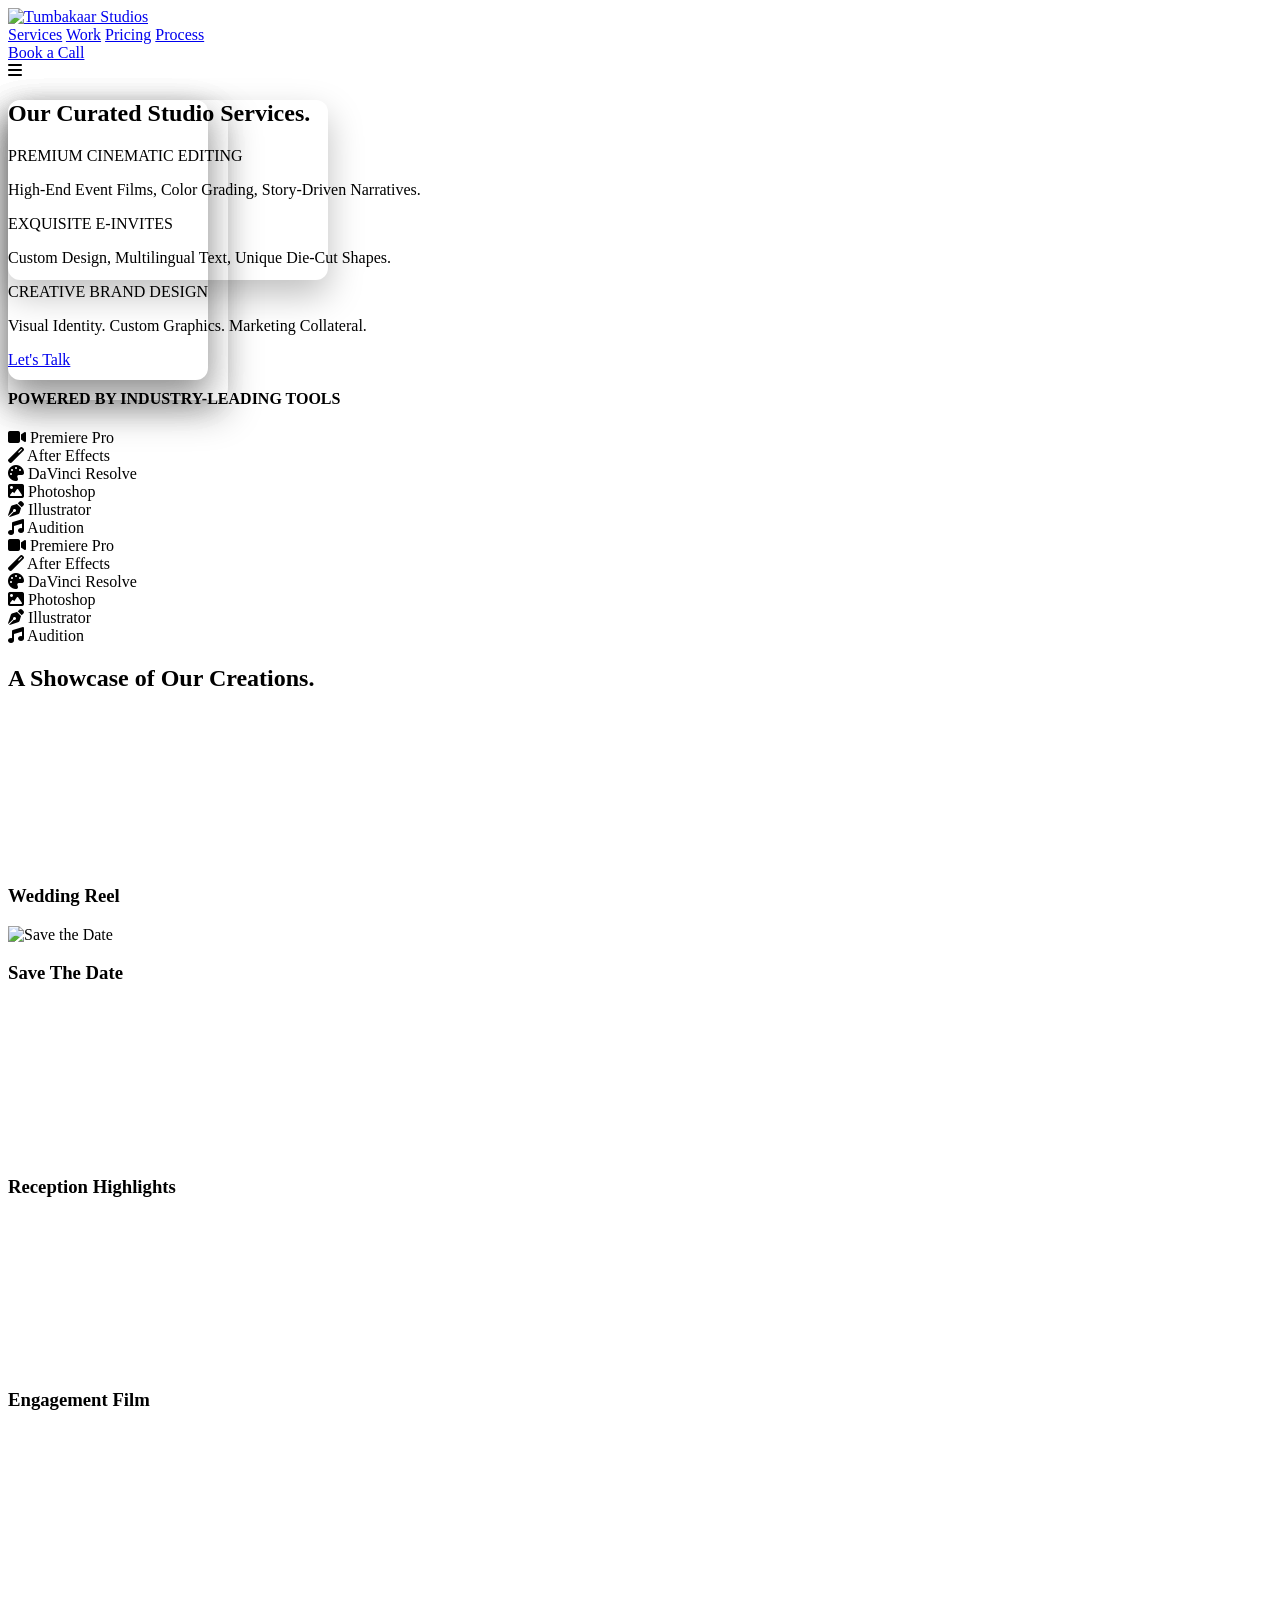
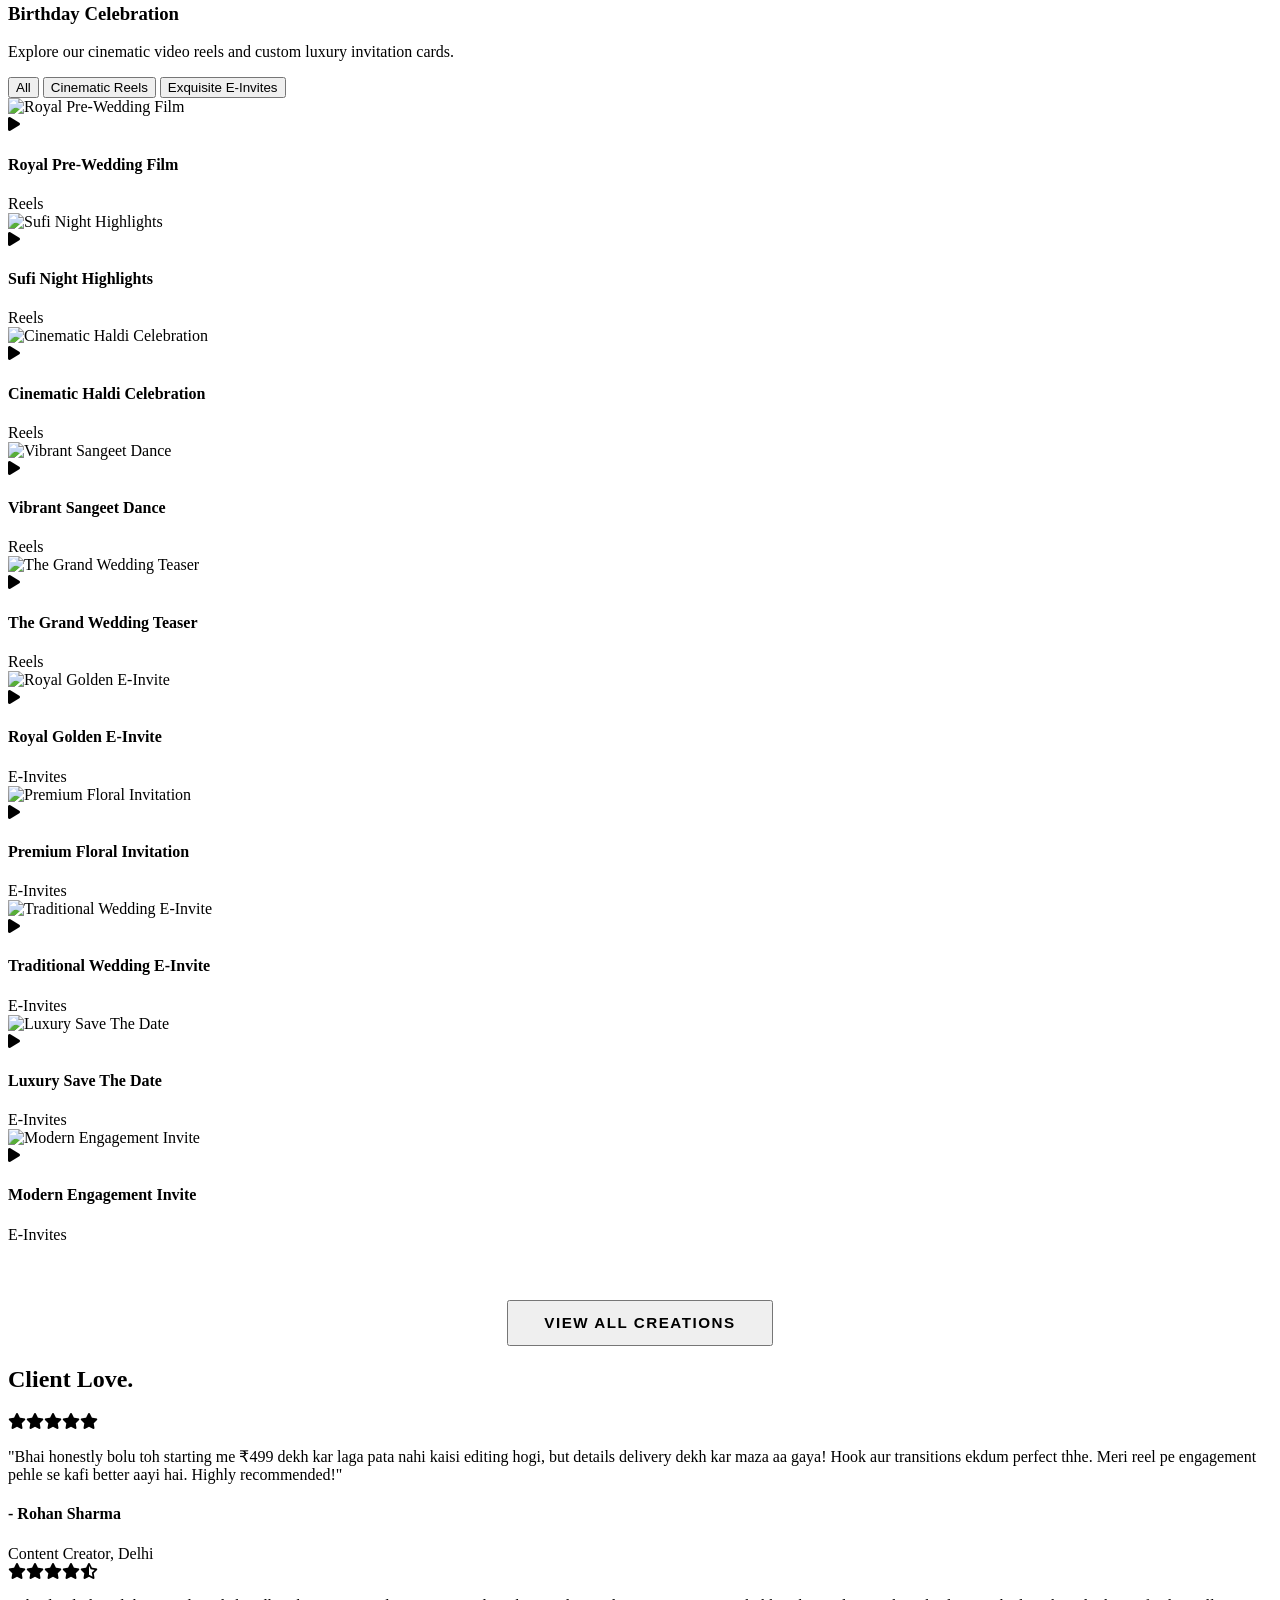
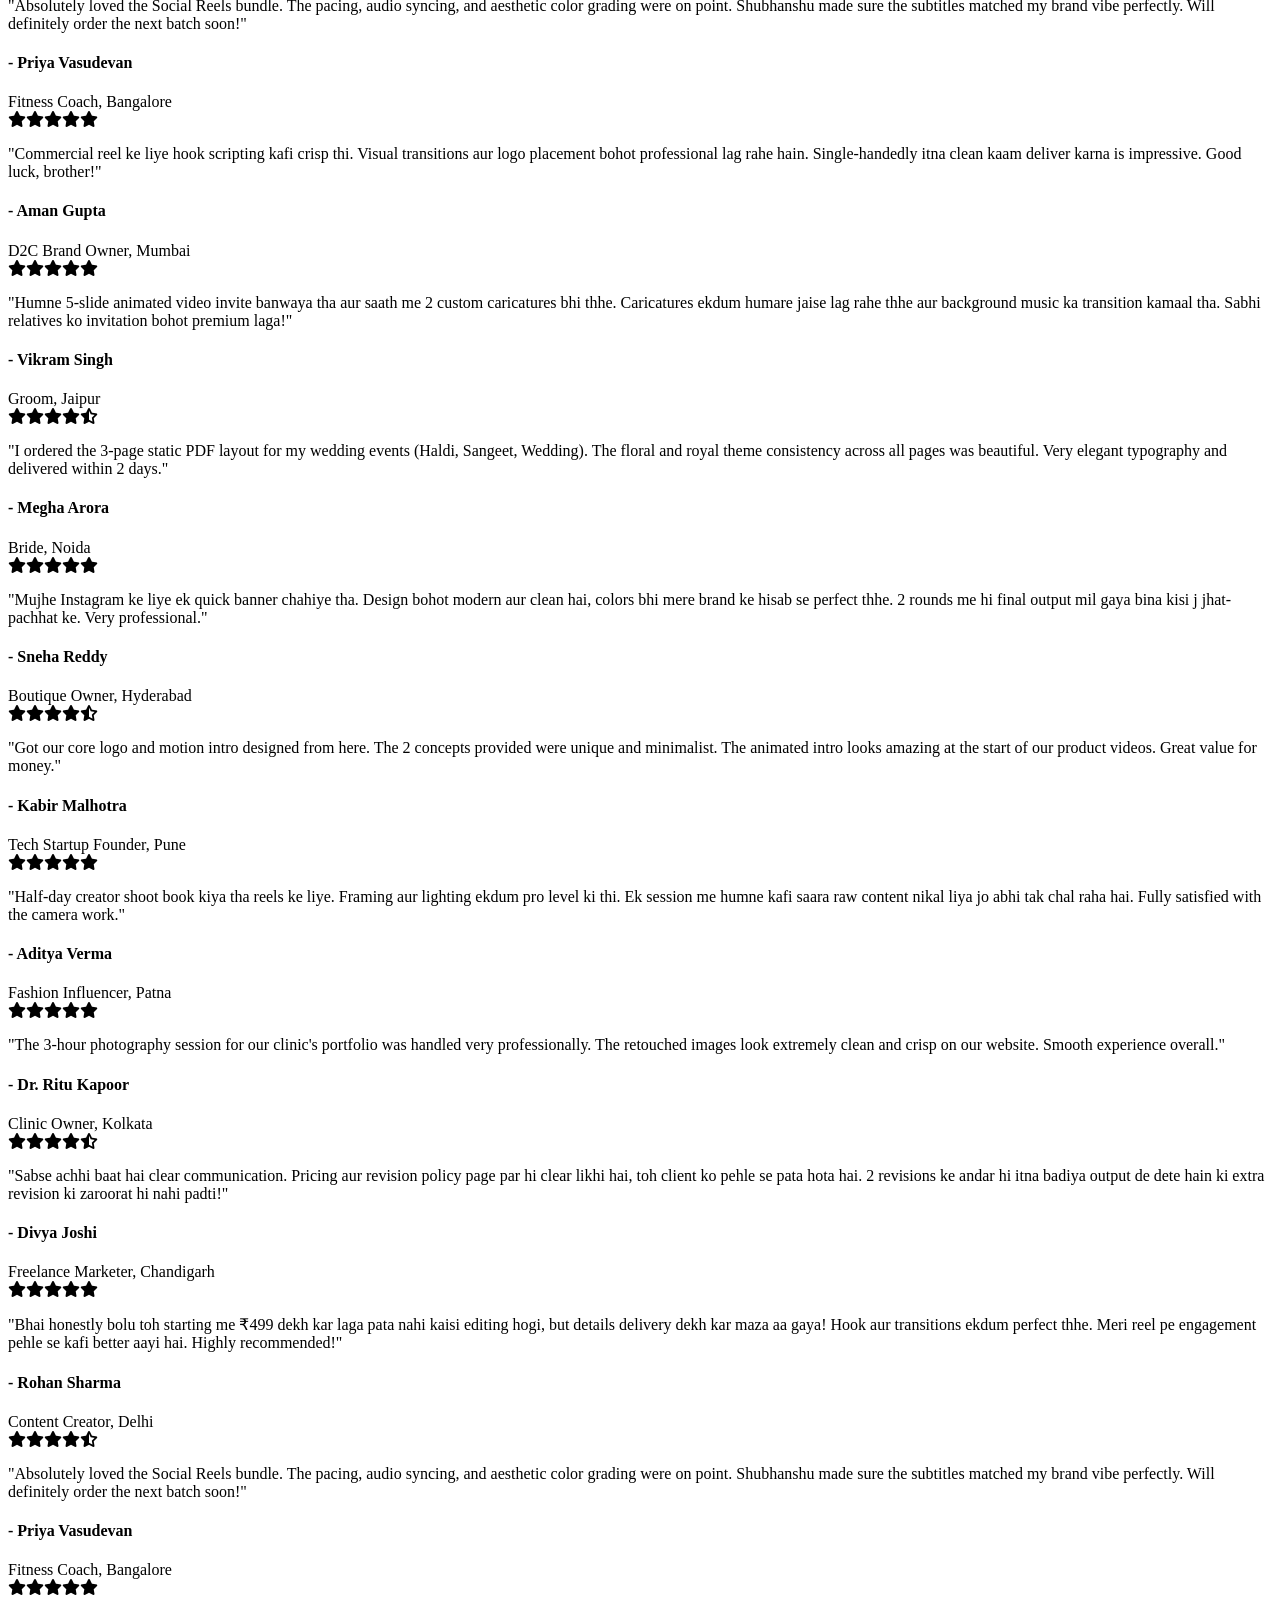
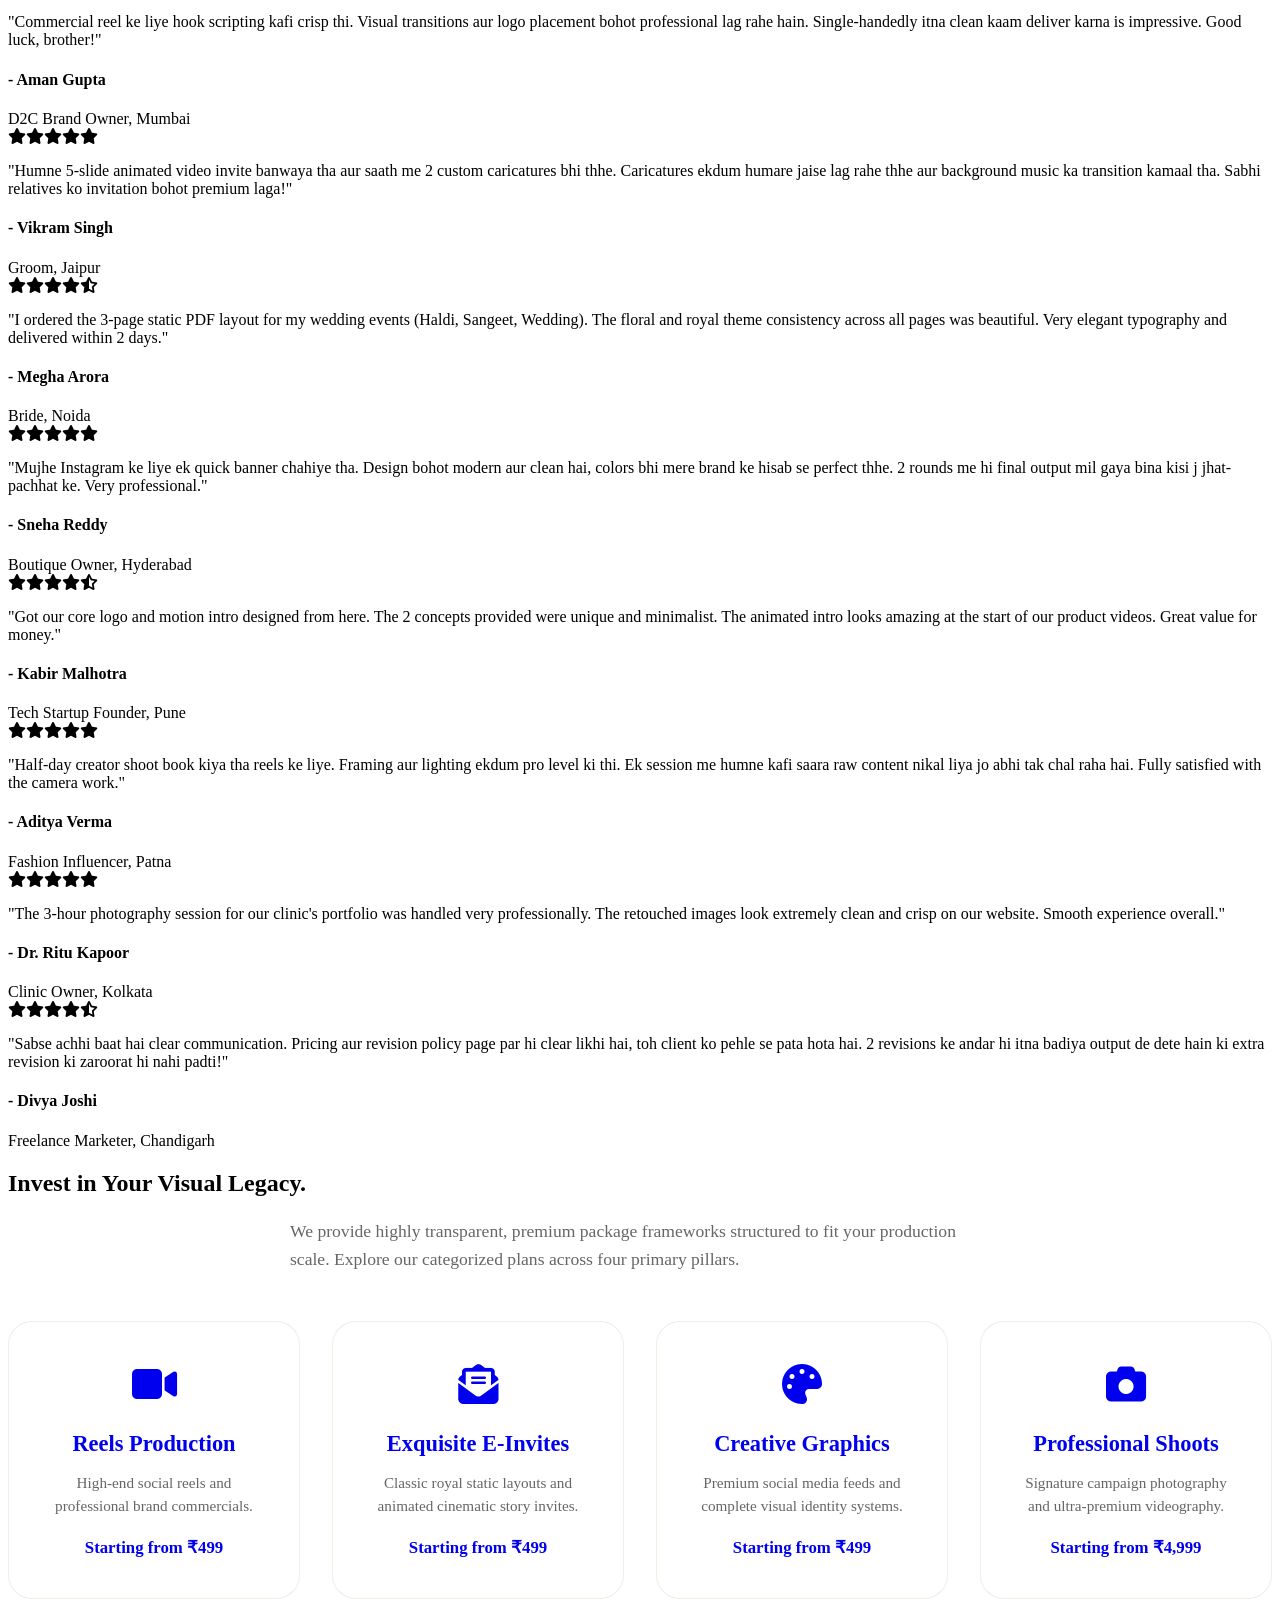
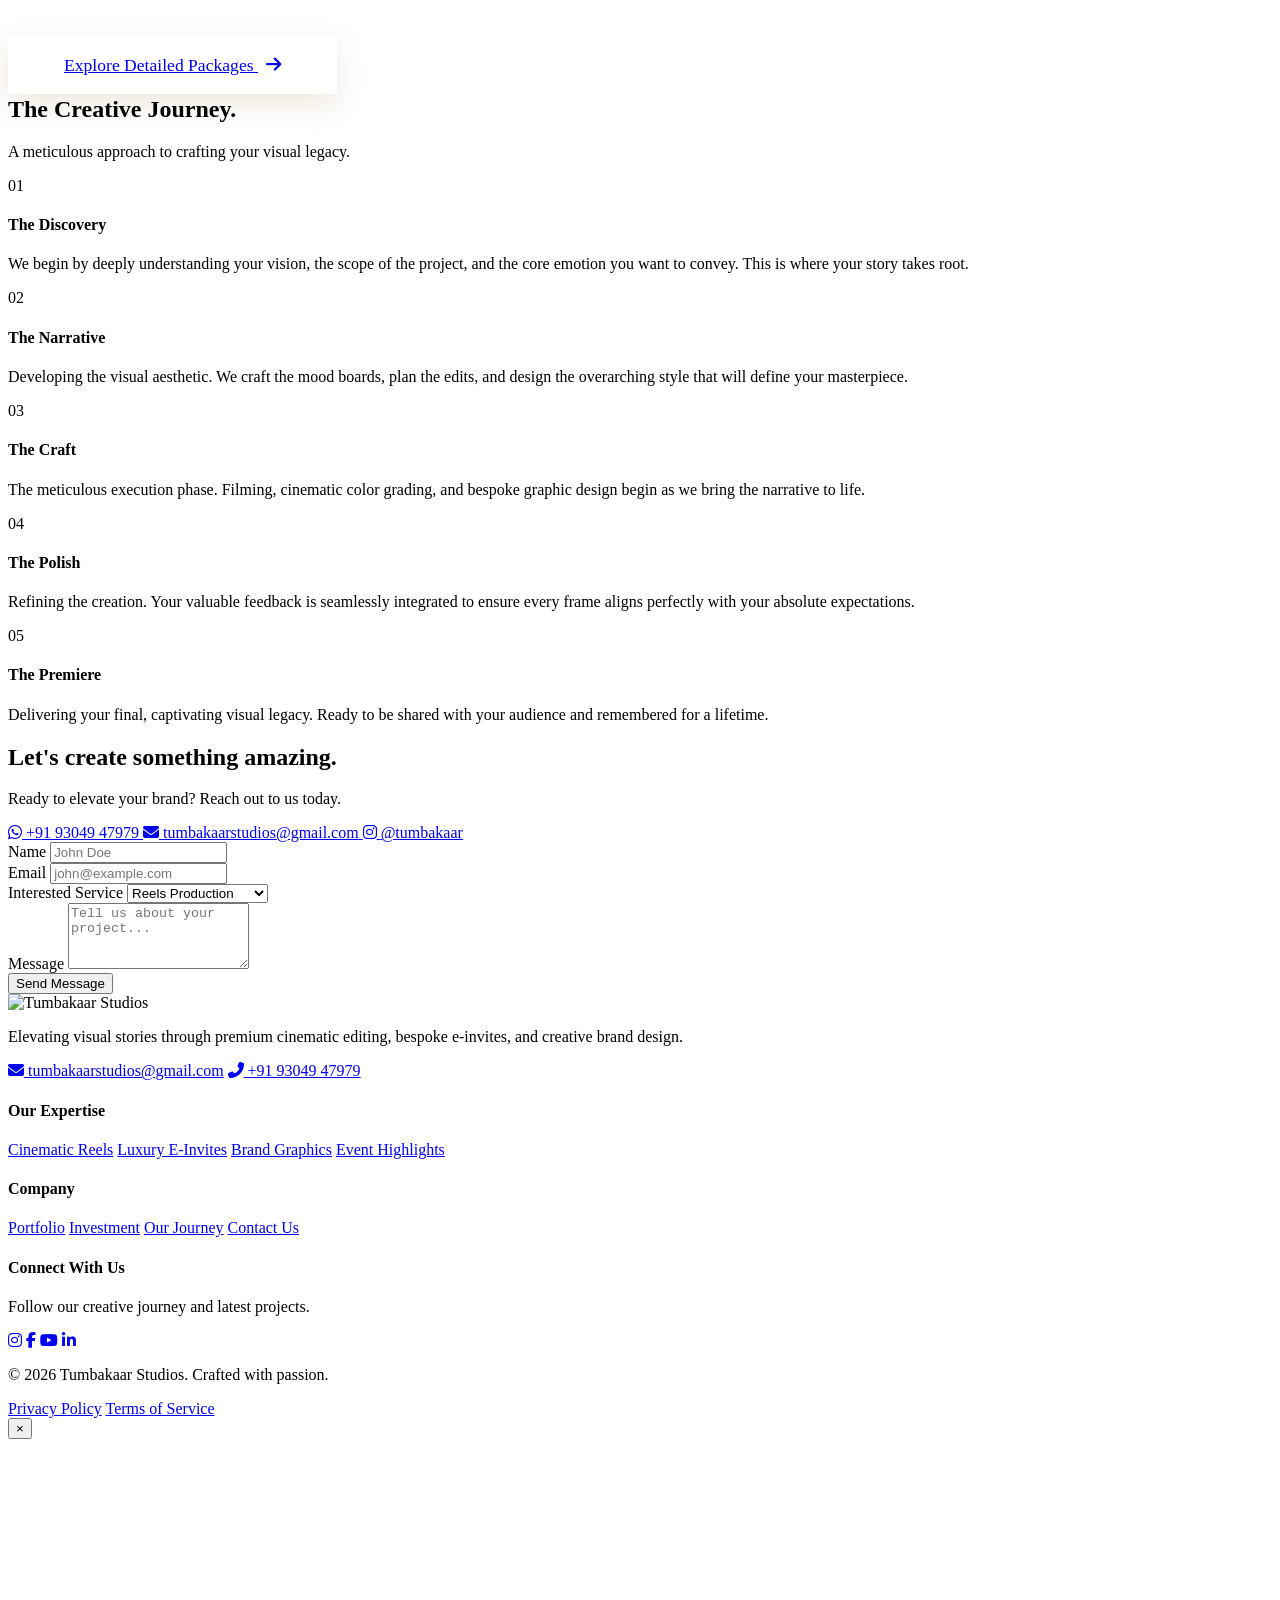
==== index.html @ dccb2d9a "Add files via upload" ====
<!DOCTYPE html>
<html lang="en">
<head>
    <meta charset="UTF-8">
    <meta name="viewport" content="width=device-width, initial-scale=1.0">
    <title>Tumbakaar Studios | Professional Video Editing & E-invites</title>
    <!-- Fonts -->
    <link href="https://fonts.googleapis.com/css2?family=Outfit:wght@300;400;500;600&family=Playfair+Display:ital,wght@0,400;0,600;0,700;1,400&display=swap" rel="stylesheet">
    <link rel="stylesheet" href="https://cdnjs.cloudflare.com/ajax/libs/font-awesome/6.4.0/css/all.min.css">
    <link rel="stylesheet" href="css/styles.css">
</head>
<body>
    <div class="sparkles-bg"></div>

    <!-- Navigation -->
    <nav id="navbar">
        <div class="nav-container">
            <a href="#" class="logo">
                <img src="images/Logo_1.0.png" alt="Tumbakaar Studios">
            </a>
            <div class="nav-links">
                <a href="#services">Services</a>
                <a href="#work">Work</a>
                <a href="pricing.html">Pricing</a>
                <a href="#process">Process</a>
            </div>
            <a href="#contact" class="btn btn-orange btn-pill">Book a Call</a>
            <div class="mobile-menu-btn">
                <i class="fas fa-bars"></i>
            </div>
        </div>
    </nav>

    <main>
        <!-- Hero / Services Section -->
        <section id="services" class="section hero-services relative-container">
            <!-- Fixed Floating Elements specific to Services -->
            <div class="floating-wrapper">
                <div class="float-left">
                    <div class="float-anim card-left" style="width: 320px; height: 180px; border-radius: 12px; border: 2.5px solid var(--gold); box-shadow: 0 15px 35px rgba(0,0,0,0.25); overflow: hidden; pointer-events: none; position: absolute;">
                        <iframe src="https://www.youtube.com/embed/s9vnHuVIHmw?autoplay=1&mute=1&loop=1&playlist=s9vnHuVIHmw&controls=0&showinfo=0&rel=0&modestbranding=1&iv_load_policy=3&playsinline=1" style="width: 100%; height: 100%; border: none; pointer-events: none;" allow="autoplay; encrypted-media" referrerpolicy="strict-origin-when-cross-origin"></iframe>
                    </div>
                    <div class="float-anim card-bottom-left" style="width: 200px; height: 280px; border-radius: 12px; border: 2.5px solid var(--gold); box-shadow: 0 15px 35px rgba(0,0,0,0.25); overflow: hidden; pointer-events: none; position: absolute;">
                        <iframe src="https://www.youtube.com/embed/uv0j1IcV_YQ?autoplay=1&mute=1&loop=1&playlist=uv0j1IcV_YQ&controls=0&showinfo=0&rel=0&modestbranding=1&iv_load_policy=3&playsinline=1" style="width: 100%; height: 100%; border: none; pointer-events: none;" allow="autoplay; encrypted-media" referrerpolicy="strict-origin-when-cross-origin"></iframe>
                    </div>
                </div>
                <div class="float-right">
                    <div class="float-anim card-right" style="width: 220px; height: 300px; border-radius: 12px; border: 2.5px solid var(--gold); box-shadow: 0 15px 35px rgba(0,0,0,0.25); overflow: hidden; pointer-events: none; position: absolute;">
                        <iframe src="https://www.youtube.com/embed/kZ4sEL44Hzo?autoplay=1&mute=1&loop=1&playlist=kZ4sEL44Hzo&controls=0&showinfo=0&rel=0&modestbranding=1&iv_load_policy=3&playsinline=1" style="width: 100%; height: 100%; border: none; pointer-events: none;" allow="autoplay; encrypted-media" referrerpolicy="strict-origin-when-cross-origin"></iframe>
                    </div>
                    <div class="float-anim card-top-right" style="width: 200px; height: 280px; border-radius: 12px; border: 2.5px solid var(--gold); box-shadow: 0 15px 35px rgba(0,0,0,0.25); overflow: hidden; pointer-events: none; position: absolute;">
                        <iframe src="https://www.youtube.com/embed/NiP6fst-CNQ?autoplay=1&mute=1&loop=1&playlist=NiP6fst-CNQ&controls=0&showinfo=0&rel=0&modestbranding=1&iv_load_policy=3&playsinline=1" style="width: 100%; height: 100%; border: none; pointer-events: none;" allow="autoplay; encrypted-media" referrerpolicy="strict-origin-when-cross-origin"></iframe>
                    </div>
                </div>
            </div>

            <div class="container text-center">

                <h2 class="section-title">Our Curated Studio Services.</h2>
                
                <div class="services-content">
                    <div class="service-pills">
                        <div class="service-item scroll-animate">
                            <div class="pill gold-pill">PREMIUM CINEMATIC EDITING</div>
                            <p>High-End Event Films, Color Grading, Story-Driven Narratives.</p>
                        </div>
                        <div class="service-item scroll-animate">
                            <div class="pill outline-pill">EXQUISITE E-INVITES</div>
                            <p>Custom Design, Multilingual Text, Unique Die-Cut Shapes.</p>
                        </div>
                        <div class="service-item scroll-animate">
                            <div class="pill outline-pill">CREATIVE BRAND DESIGN</div>
                            <p>Visual Identity. Custom Graphics. Marketing Collateral.</p>
                        </div>
                        <a href="https://wa.me/919304947979" target="_blank" class="btn btn-orange btn-pill mt-4">Let's Talk</a>
                    </div>
                </div>
            </div>
        </section>

        <div class="section-divider"></div>

        <!-- Section: Editing Tools -->
        <section id="tools" class="section pt-0">
            <div class="container text-center">
                <h4 class="tools-title">POWERED BY INDUSTRY-LEADING TOOLS</h4>
                <div class="tools-marquee">
                    <div class="tools-track">
                        <!-- Duplicated for infinite scroll -->
                        <div class="tool-item"><i class="fas fa-video"></i> Premiere Pro</div>
                        <div class="tool-item"><i class="fas fa-magic"></i> After Effects</div>
                        <div class="tool-item"><i class="fas fa-palette"></i> DaVinci Resolve</div>
                        <div class="tool-item"><i class="fas fa-image"></i> Photoshop</div>
                        <div class="tool-item"><i class="fas fa-pen-nib"></i> Illustrator</div>
                        <div class="tool-item"><i class="fas fa-music"></i> Audition</div>
                        
                        <div class="tool-item"><i class="fas fa-video"></i> Premiere Pro</div>
                        <div class="tool-item"><i class="fas fa-magic"></i> After Effects</div>
                        <div class="tool-item"><i class="fas fa-palette"></i> DaVinci Resolve</div>
                        <div class="tool-item"><i class="fas fa-image"></i> Photoshop</div>
                        <div class="tool-item"><i class="fas fa-pen-nib"></i> Illustrator</div>
                        <div class="tool-item"><i class="fas fa-music"></i> Audition</div>
                    </div>
                </div>
            </div>
        </section>

        <div class="section-divider"></div>

        <!-- Section 2: Portfolio Showcase -->
        <section id="work" class="section pt-0">
            <div class="container text-center">
                <h2 class="section-title">A Showcase of Our Creations.</h2>
                
                <div class="showcase-container">
                    <!-- 3D Rotating Carousel -->
                    <div class="carousel-3d scene">
                        <div class="carousel-ring">
                            <div class="carousel-card" style="--i:1;">
                                <div class="card-inner">
                                    <video src="videos/creations_wedding.mp4" autoplay loop muted playsinline class="carousel-video"></video>
                                    <div class="card-overlay">
                                        <h3>Wedding Reel</h3>
                                    </div>
                                </div>
                            </div>
                            <div class="carousel-card" style="--i:2;">
                                <div class="card-inner">
                                    <img src="images/creations_save_the_date.png" class="carousel-video" alt="Save the Date">
                                    <div class="card-overlay">
                                        <h3>Save The Date</h3>
                                    </div>
                                </div>
                            </div>
                            <div class="carousel-card" style="--i:3;">
                                <div class="card-inner">
                                    <video src="videos/creations_reception.mp4" autoplay loop muted playsinline class="carousel-video"></video>
                                    <div class="card-overlay">
                                        <h3>Reception Highlights</h3>
                                    </div>
                                </div>
                            </div>
                            <div class="carousel-card" style="--i:4;">
                                <div class="card-inner">
                                    <video src="videos/creations_engagement.mp4" autoplay loop muted playsinline class="carousel-video"></video>
                                    <div class="card-overlay">
                                        <h3>Engagement Film</h3>
                                    </div>
                                </div>
                            </div>
                            <div class="carousel-card" style="--i:5;">
                                <div class="card-inner">
                                    <video src="videos/creations_birthday.mp4" autoplay loop muted playsinline class="carousel-video"></video>
                                    <div class="card-overlay">
                                        <h3>Birthday Celebration</h3>
                                    </div>
                                </div>
                            </div>
                        </div>
                    </div>
                </div>
                
                <p class="showcase-desc">Explore our cinematic video reels and custom luxury invitation cards.</p>
                
                <div class="portfolio-filters mt-4">
                    <button class="filter-btn active" data-filter="all">All</button>
                    <button class="filter-btn" data-filter="reels">Cinematic Reels</button>
                    <button class="filter-btn" data-filter="e-invites">Exquisite E-Invites</button>
                </div>
                
                <div class="portfolio-grid">
                    <!-- Reel 1 -->
                    <div class="portfolio-item" data-category="reels" data-video-id="hJsa_MllU3c">
                        <div class="portfolio-video-container">
                            <img class="portfolio-thumb" src="https://img.youtube.com/vi/hJsa_MllU3c/maxresdefault.jpg" alt="Royal Pre-Wedding Film" loading="lazy">
                            <div class="portfolio-video-overlay"></div>
                            <div class="play-btn-overlay"><i class="fas fa-play"></i></div>
                        </div>
                        <div class="portfolio-info">
                            <h4>Royal Pre-Wedding Film</h4>
                            <span>Reels</span>
                        </div>
                    </div>
                    <!-- Reel 2 -->
                    <div class="portfolio-item" data-category="reels" data-video-id="LnH5mJaNHB8">
                        <div class="portfolio-video-container">
                            <img class="portfolio-thumb" src="https://img.youtube.com/vi/LnH5mJaNHB8/maxresdefault.jpg" alt="Sufi Night Highlights" loading="lazy">
                            <div class="portfolio-video-overlay"></div>
                            <div class="play-btn-overlay"><i class="fas fa-play"></i></div>
                        </div>
                        <div class="portfolio-info">
                            <h4>Sufi Night Highlights</h4>
                            <span>Reels</span>
                        </div>
                    </div>
                    <!-- Reel 3 -->
                    <div class="portfolio-item" data-category="reels" data-video-id="7PJrrLmcjIc">
                        <div class="portfolio-video-container">
                            <img class="portfolio-thumb" src="https://img.youtube.com/vi/7PJrrLmcjIc/maxresdefault.jpg" alt="Cinematic Haldi Celebration" loading="lazy">
                            <div class="portfolio-video-overlay"></div>
                            <div class="play-btn-overlay"><i class="fas fa-play"></i></div>
                        </div>
                        <div class="portfolio-info">
                            <h4>Cinematic Haldi Celebration</h4>
                            <span>Reels</span>
                        </div>
                    </div>
                    <!-- Reel 4 -->
                    <div class="portfolio-item" data-category="reels" data-video-id="qscNpiSgxXk">
                        <div class="portfolio-video-container">
                            <img class="portfolio-thumb" src="https://img.youtube.com/vi/qscNpiSgxXk/maxresdefault.jpg" alt="Vibrant Sangeet Dance" loading="lazy">
                            <div class="portfolio-video-overlay"></div>
                            <div class="play-btn-overlay"><i class="fas fa-play"></i></div>
                        </div>
                        <div class="portfolio-info">
                            <h4>Vibrant Sangeet Dance</h4>
                            <span>Reels</span>
                        </div>
                    </div>
                    <!-- Reel 5 -->
                    <div class="portfolio-item" data-category="reels" data-video-id="_74FNj7WpHI">
                        <div class="portfolio-video-container">
                            <img class="portfolio-thumb" src="https://img.youtube.com/vi/_74FNj7WpHI/maxresdefault.jpg" alt="The Grand Wedding Teaser" loading="lazy">
                            <div class="portfolio-video-overlay"></div>
                            <div class="play-btn-overlay"><i class="fas fa-play"></i></div>
                        </div>
                        <div class="portfolio-info">
                            <h4>The Grand Wedding Teaser</h4>
                            <span>Reels</span>
                        </div>
                    </div>
                    <!-- E-Invite 1 -->
                    <div class="portfolio-item" data-category="e-invites" data-video-id="cX32ncGGTMY">
                        <div class="portfolio-video-container">
                            <img class="portfolio-thumb" src="https://img.youtube.com/vi/cX32ncGGTMY/maxresdefault.jpg" alt="Royal Golden E-Invite" loading="lazy">
                            <div class="portfolio-video-overlay"></div>
                            <div class="play-btn-overlay"><i class="fas fa-play"></i></div>
                        </div>
                        <div class="portfolio-info">
                            <h4>Royal Golden E-Invite</h4>
                            <span>E-Invites</span>
                        </div>
                    </div>
                    <!-- E-Invite 2 -->
                    <div class="portfolio-item" data-category="e-invites" data-video-id="G_dOQEFicrc">
                        <div class="portfolio-video-container">
                            <img class="portfolio-thumb" src="https://img.youtube.com/vi/G_dOQEFicrc/maxresdefault.jpg" alt="Premium Floral Invitation" loading="lazy">
                            <div class="portfolio-video-overlay"></div>
                            <div class="play-btn-overlay"><i class="fas fa-play"></i></div>
                        </div>
                        <div class="portfolio-info">
                            <h4>Premium Floral Invitation</h4>
                            <span>E-Invites</span>
                        </div>
                    </div>
                    <!-- E-Invite 3 -->
                    <div class="portfolio-item" data-category="e-invites" data-video-id="-LtiseAZ01I">
                        <div class="portfolio-video-container">
                            <img class="portfolio-thumb" src="https://img.youtube.com/vi/-LtiseAZ01I/maxresdefault.jpg" alt="Traditional Wedding E-Invite" loading="lazy">
                            <div class="portfolio-video-overlay"></div>
                            <div class="play-btn-overlay"><i class="fas fa-play"></i></div>
                        </div>
                        <div class="portfolio-info">
                            <h4>Traditional Wedding E-Invite</h4>
                            <span>E-Invites</span>
                        </div>
                    </div>
                    <!-- E-Invite 4 -->
                    <div class="portfolio-item" data-category="e-invites" data-video-id="R1j3a78LwiY">
                        <div class="portfolio-video-container">
                            <img class="portfolio-thumb" src="https://img.youtube.com/vi/R1j3a78LwiY/maxresdefault.jpg" alt="Luxury Save The Date" loading="lazy">
                            <div class="portfolio-video-overlay"></div>
                            <div class="play-btn-overlay"><i class="fas fa-play"></i></div>
                        </div>
                        <div class="portfolio-info">
                            <h4>Luxury Save The Date</h4>
                            <span>E-Invites</span>
                        </div>
                    </div>
                    <!-- E-Invite 5 -->
                    <div class="portfolio-item" data-category="e-invites" data-video-id="94xEopG_rhQ">
                        <div class="portfolio-video-container">
                            <img class="portfolio-thumb" src="https://img.youtube.com/vi/94xEopG_rhQ/maxresdefault.jpg" alt="Modern Engagement Invite" loading="lazy">
                            <div class="portfolio-video-overlay"></div>
                            <div class="play-btn-overlay"><i class="fas fa-play"></i></div>
                        </div>
                        <div class="portfolio-info">
                            <h4>Modern Engagement Invite</h4>
                            <span>E-Invites</span>
                        </div>
                    </div>
                </div>
                
                <!-- Compact Space Portfolio Pagination -->
                <div class="portfolio-load-more" id="portfolio-load-more-container" style="text-align: center; margin-top: 3.5rem;">
                    <button id="btn-load-more" class="btn btn-gold-outline btn-pill" style="min-width: 220px; font-weight: 600; font-size: 0.95rem; letter-spacing: 1.5px; padding: 0.8rem 2.2rem;">VIEW ALL CREATIONS</button>
                </div>
            </div>
        </section>

        <div class="section-divider"></div>

        <!-- Section: Testimonials -->
        <section id="testimonials" class="section pt-0">
            <div class="container text-center">
                <h2 class="section-title">Client Love.</h2>
            </div>
            <div class="testimonials-marquee scroll-animate">
                <div class="testimonials-track">
                    <!-- Original 10 -->
                    <div class="testimonial-card">
                        <div class="stars"><i class="fas fa-star"></i><i class="fas fa-star"></i><i class="fas fa-star"></i><i class="fas fa-star"></i><i class="fas fa-star"></i></div>
                        <p class="review">"Bhai honestly bolu toh starting me ₹499 dekh kar laga pata nahi kaisi editing hogi, but details delivery dekh kar maza aa gaya! Hook aur transitions ekdum perfect thhe. Meri reel pe engagement pehle se kafi better aayi hai. Highly recommended!"</p>
                        <h4 class="client-name">- Rohan Sharma</h4>
                        <span class="client-type">Content Creator, Delhi</span>
                    </div>
                    <div class="testimonial-card">
                        <div class="stars"><i class="fas fa-star"></i><i class="fas fa-star"></i><i class="fas fa-star"></i><i class="fas fa-star"></i><i class="fas fa-star-half-alt"></i></div>
                        <p class="review">"Absolutely loved the Social Reels bundle. The pacing, audio syncing, and aesthetic color grading were on point. Shubhanshu made sure the subtitles matched my brand vibe perfectly. Will definitely order the next batch soon!"</p>
                        <h4 class="client-name">- Priya Vasudevan</h4>
                        <span class="client-type">Fitness Coach, Bangalore</span>
                    </div>
                    <div class="testimonial-card">
                        <div class="stars"><i class="fas fa-star"></i><i class="fas fa-star"></i><i class="fas fa-star"></i><i class="fas fa-star"></i><i class="fas fa-star"></i></div>
                        <p class="review">"Commercial reel ke liye hook scripting kafi crisp thi. Visual transitions aur logo placement bohot professional lag rahe hain. Single-handedly itna clean kaam deliver karna is impressive. Good luck, brother!"</p>
                        <h4 class="client-name">- Aman Gupta</h4>
                        <span class="client-type">D2C Brand Owner, Mumbai</span>
                    </div>
                    <div class="testimonial-card">
                        <div class="stars"><i class="fas fa-star"></i><i class="fas fa-star"></i><i class="fas fa-star"></i><i class="fas fa-star"></i><i class="fas fa-star"></i></div>
                        <p class="review">"Humne 5-slide animated video invite banwaya tha aur saath me 2 custom caricatures bhi thhe. Caricatures ekdum humare jaise lag rahe thhe aur background music ka transition kamaal tha. Sabhi relatives ko invitation bohot premium laga!"</p>
                        <h4 class="client-name">- Vikram Singh</h4>
                        <span class="client-type">Groom, Jaipur</span>
                    </div>
                    <div class="testimonial-card">
                        <div class="stars"><i class="fas fa-star"></i><i class="fas fa-star"></i><i class="fas fa-star"></i><i class="fas fa-star"></i><i class="fas fa-star-half-alt"></i></div>
                        <p class="review">"I ordered the 3-page static PDF layout for my wedding events (Haldi, Sangeet, Wedding). The floral and royal theme consistency across all pages was beautiful. Very elegant typography and delivered within 2 days."</p>
                        <h4 class="client-name">- Megha Arora</h4>
                        <span class="client-type">Bride, Noida</span>
                    </div>
                    <div class="testimonial-card">
                        <div class="stars"><i class="fas fa-star"></i><i class="fas fa-star"></i><i class="fas fa-star"></i><i class="fas fa-star"></i><i class="fas fa-star"></i></div>
                        <p class="review">"Mujhe Instagram ke liye ek quick banner chahiye tha. Design bohot modern aur clean hai, colors bhi mere brand ke hisab se perfect thhe. 2 rounds me hi final output mil gaya bina kisi j jhat-pachhat ke. Very professional."</p>
                        <h4 class="client-name">- Sneha Reddy</h4>
                        <span class="client-type">Boutique Owner, Hyderabad</span>
                    </div>
                    <div class="testimonial-card">
                        <div class="stars"><i class="fas fa-star"></i><i class="fas fa-star"></i><i class="fas fa-star"></i><i class="fas fa-star"></i><i class="fas fa-star-half-alt"></i></div>
                        <p class="review">"Got our core logo and motion intro designed from here. The 2 concepts provided were unique and minimalist. The animated intro looks amazing at the start of our product videos. Great value for money."</p>
                        <h4 class="client-name">- Kabir Malhotra</h4>
                        <span class="client-type">Tech Startup Founder, Pune</span>
                    </div>
                    <div class="testimonial-card">
                        <div class="stars"><i class="fas fa-star"></i><i class="fas fa-star"></i><i class="fas fa-star"></i><i class="fas fa-star"></i><i class="fas fa-star"></i></div>
                        <p class="review">"Half-day creator shoot book kiya tha reels ke liye. Framing aur lighting ekdum pro level ki thi. Ek session me humne kafi saara raw content nikal liya jo abhi tak chal raha hai. Fully satisfied with the camera work."</p>
                        <h4 class="client-name">- Aditya Verma</h4>
                        <span class="client-type">Fashion Influencer, Patna</span>
                    </div>
                    <div class="testimonial-card">
                        <div class="stars"><i class="fas fa-star"></i><i class="fas fa-star"></i><i class="fas fa-star"></i><i class="fas fa-star"></i><i class="fas fa-star"></i></div>
                        <p class="review">"The 3-hour photography session for our clinic's portfolio was handled very professionally. The retouched images look extremely clean and crisp on our website. Smooth experience overall."</p>
                        <h4 class="client-name">- Dr. Ritu Kapoor</h4>
                        <span class="client-type">Clinic Owner, Kolkata</span>
                    </div>
                    <div class="testimonial-card">
                        <div class="stars"><i class="fas fa-star"></i><i class="fas fa-star"></i><i class="fas fa-star"></i><i class="fas fa-star"></i><i class="fas fa-star-half-alt"></i></div>
                        <p class="review">"Sabse achhi baat hai clear communication. Pricing aur revision policy page par hi clear likhi hai, toh client ko pehle se pata hota hai. 2 revisions ke andar hi itna badiya output de dete hain ki extra revision ki zaroorat hi nahi padti!"</p>
                        <h4 class="client-name">- Divya Joshi</h4>
                        <span class="client-type">Freelance Marketer, Chandigarh</span>
                    </div>
                    
                    <!-- Duplicated 10 for infinite scroll -->
                    <div class="testimonial-card">
                        <div class="stars"><i class="fas fa-star"></i><i class="fas fa-star"></i><i class="fas fa-star"></i><i class="fas fa-star"></i><i class="fas fa-star"></i></div>
                        <p class="review">"Bhai honestly bolu toh starting me ₹499 dekh kar laga pata nahi kaisi editing hogi, but details delivery dekh kar maza aa gaya! Hook aur transitions ekdum perfect thhe. Meri reel pe engagement pehle se kafi better aayi hai. Highly recommended!"</p>
                        <h4 class="client-name">- Rohan Sharma</h4>
                        <span class="client-type">Content Creator, Delhi</span>
                    </div>
                    <div class="testimonial-card">
                        <div class="stars"><i class="fas fa-star"></i><i class="fas fa-star"></i><i class="fas fa-star"></i><i class="fas fa-star"></i><i class="fas fa-star-half-alt"></i></div>
                        <p class="review">"Absolutely loved the Social Reels bundle. The pacing, audio syncing, and aesthetic color grading were on point. Shubhanshu made sure the subtitles matched my brand vibe perfectly. Will definitely order the next batch soon!"</p>
                        <h4 class="client-name">- Priya Vasudevan</h4>
                        <span class="client-type">Fitness Coach, Bangalore</span>
                    </div>
                    <div class="testimonial-card">
                        <div class="stars"><i class="fas fa-star"></i><i class="fas fa-star"></i><i class="fas fa-star"></i><i class="fas fa-star"></i><i class="fas fa-star"></i></div>
                        <p class="review">"Commercial reel ke liye hook scripting kafi crisp thi. Visual transitions aur logo placement bohot professional lag rahe hain. Single-handedly itna clean kaam deliver karna is impressive. Good luck, brother!"</p>
                        <h4 class="client-name">- Aman Gupta</h4>
                        <span class="client-type">D2C Brand Owner, Mumbai</span>
                    </div>
                    <div class="testimonial-card">
                        <div class="stars"><i class="fas fa-star"></i><i class="fas fa-star"></i><i class="fas fa-star"></i><i class="fas fa-star"></i><i class="fas fa-star"></i></div>
                        <p class="review">"Humne 5-slide animated video invite banwaya tha aur saath me 2 custom caricatures bhi thhe. Caricatures ekdum humare jaise lag rahe thhe aur background music ka transition kamaal tha. Sabhi relatives ko invitation bohot premium laga!"</p>
                        <h4 class="client-name">- Vikram Singh</h4>
                        <span class="client-type">Groom, Jaipur</span>
                    </div>
                    <div class="testimonial-card">
                        <div class="stars"><i class="fas fa-star"></i><i class="fas fa-star"></i><i class="fas fa-star"></i><i class="fas fa-star"></i><i class="fas fa-star-half-alt"></i></div>
                        <p class="review">"I ordered the 3-page static PDF layout for my wedding events (Haldi, Sangeet, Wedding). The floral and royal theme consistency across all pages was beautiful. Very elegant typography and delivered within 2 days."</p>
                        <h4 class="client-name">- Megha Arora</h4>
                        <span class="client-type">Bride, Noida</span>
                    </div>
                    <div class="testimonial-card">
                        <div class="stars"><i class="fas fa-star"></i><i class="fas fa-star"></i><i class="fas fa-star"></i><i class="fas fa-star"></i><i class="fas fa-star"></i></div>
                        <p class="review">"Mujhe Instagram ke liye ek quick banner chahiye tha. Design bohot modern aur clean hai, colors bhi mere brand ke hisab se perfect thhe. 2 rounds me hi final output mil gaya bina kisi j jhat-pachhat ke. Very professional."</p>
                        <h4 class="client-name">- Sneha Reddy</h4>
                        <span class="client-type">Boutique Owner, Hyderabad</span>
                    </div>
                    <div class="testimonial-card">
                        <div class="stars"><i class="fas fa-star"></i><i class="fas fa-star"></i><i class="fas fa-star"></i><i class="fas fa-star"></i><i class="fas fa-star-half-alt"></i></div>
                        <p class="review">"Got our core logo and motion intro designed from here. The 2 concepts provided were unique and minimalist. The animated intro looks amazing at the start of our product videos. Great value for money."</p>
                        <h4 class="client-name">- Kabir Malhotra</h4>
                        <span class="client-type">Tech Startup Founder, Pune</span>
                    </div>
                    <div class="testimonial-card">
                        <div class="stars"><i class="fas fa-star"></i><i class="fas fa-star"></i><i class="fas fa-star"></i><i class="fas fa-star"></i><i class="fas fa-star"></i></div>
                        <p class="review">"Half-day creator shoot book kiya tha reels ke liye. Framing aur lighting ekdum pro level ki thi. Ek session me humne kafi saara raw content nikal liya jo abhi tak chal raha hai. Fully satisfied with the camera work."</p>
                        <h4 class="client-name">- Aditya Verma</h4>
                        <span class="client-type">Fashion Influencer, Patna</span>
                    </div>
                    <div class="testimonial-card">
                        <div class="stars"><i class="fas fa-star"></i><i class="fas fa-star"></i><i class="fas fa-star"></i><i class="fas fa-star"></i><i class="fas fa-star"></i></div>
                        <p class="review">"The 3-hour photography session for our clinic's portfolio was handled very professionally. The retouched images look extremely clean and crisp on our website. Smooth experience overall."</p>
                        <h4 class="client-name">- Dr. Ritu Kapoor</h4>
                        <span class="client-type">Clinic Owner, Kolkata</span>
                    </div>
                    <div class="testimonial-card">
                        <div class="stars"><i class="fas fa-star"></i><i class="fas fa-star"></i><i class="fas fa-star"></i><i class="fas fa-star"></i><i class="fas fa-star-half-alt"></i></div>
                        <p class="review">"Sabse achhi baat hai clear communication. Pricing aur revision policy page par hi clear likhi hai, toh client ko pehle se pata hota hai. 2 revisions ke andar hi itna badiya output de dete hain ki extra revision ki zaroorat hi nahi padti!"</p>
                        <h4 class="client-name">- Divya Joshi</h4>
                        <span class="client-type">Freelance Marketer, Chandigarh</span>
                    </div>
                </div>
            </div>
        </section>

        <div class="section-divider"></div>

        <!-- Section 3: Pricing Teaser -->
        <section id="pricing" class="section pt-0">
            <div class="container text-center">
                <h2 class="section-title">Invest in Your Visual Legacy.</h2>
                <p class="section-subtitle scroll-animate" style="max-width: 700px; margin: 0 auto 3rem; color: #666; font-size: 1.1rem; line-height: 1.6;">We provide highly transparent, premium package frameworks structured to fit your production scale. Explore our categorized plans across four primary pillars.</p>
                
                <div class="teaser-grid" style="display: grid; grid-template-columns: repeat(auto-fit, minmax(250px, 1fr)); gap: 2rem; margin-bottom: 3.5rem;">
                    <!-- Reels Card -->
                    <a href="pricing.html?category=reels" class="teaser-card die-cut-shape scroll-animate" style="display: block; text-decoration: none; text-align: center; background: white; border: 1px solid rgba(169,135,84,0.15); padding: 2.5rem 2rem; border-radius: 24px; transition: all 0.4s cubic-bezier(0.16, 1, 0.3, 1); cursor: pointer;">
                        <div class="teaser-icon" style="font-size: 2.5rem; color: var(--gold); margin-bottom: 1.2rem;"><i class="fas fa-video"></i></div>
                        <h3 style="font-family: var(--font-heading); font-size: 1.4rem; color: var(--text-dark); margin-bottom: 0.8rem;">Reels Production</h3>
                        <p style="font-family: var(--font-body); font-size: 0.95rem; color: #666; line-height: 1.5; margin-bottom: 1.2rem;">High-end social reels and professional brand commercials.</p>
                        <span class="teaser-price" style="font-family: var(--font-body); font-weight: 600; color: var(--gold); font-size: 1.05rem; display: block;">Starting from ₹499</span>
                    </a>
                    <!-- E-Invites Card -->
                    <a href="pricing.html?category=e-invites" class="teaser-card die-cut-shape scroll-animate" style="display: block; text-decoration: none; text-align: center; background: white; border: 1px solid rgba(169,135,84,0.15); padding: 2.5rem 2rem; border-radius: 24px; transition: all 0.4s cubic-bezier(0.16, 1, 0.3, 1); cursor: pointer;">
                        <div class="teaser-icon" style="font-size: 2.5rem; color: var(--gold); margin-bottom: 1.2rem;"><i class="fas fa-envelope-open-text"></i></div>
                        <h3 style="font-family: var(--font-heading); font-size: 1.4rem; color: var(--text-dark); margin-bottom: 0.8rem;">Exquisite E-Invites</h3>
                        <p style="font-family: var(--font-body); font-size: 0.95rem; color: #666; line-height: 1.5; margin-bottom: 1.2rem;">Classic royal static layouts and animated cinematic story invites.</p>
                        <span class="teaser-price" style="font-family: var(--font-body); font-weight: 600; color: var(--gold); font-size: 1.05rem; display: block;">Starting from ₹499</span>
                    </a>
                    <!-- Graphics Card -->
                    <a href="pricing.html?category=graphics" class="teaser-card die-cut-shape scroll-animate" style="display: block; text-decoration: none; text-align: center; background: white; border: 1px solid rgba(169,135,84,0.15); padding: 2.5rem 2rem; border-radius: 24px; transition: all 0.4s cubic-bezier(0.16, 1, 0.3, 1); cursor: pointer;">
                        <div class="teaser-icon" style="font-size: 2.5rem; color: var(--gold); margin-bottom: 1.2rem;"><i class="fas fa-palette"></i></div>
                        <h3 style="font-family: var(--font-heading); font-size: 1.4rem; color: var(--text-dark); margin-bottom: 0.8rem;">Creative Graphics</h3>
                        <p style="font-family: var(--font-body); font-size: 0.95rem; color: #666; line-height: 1.5; margin-bottom: 1.2rem;">Premium social media feeds and complete visual identity systems.</p>
                        <span class="teaser-price" style="font-family: var(--font-body); font-weight: 600; color: var(--gold); font-size: 1.05rem; display: block;">Starting from ₹499</span>
                    </a>
                    <!-- Shoots Card -->
                    <a href="pricing.html?category=shoots" class="teaser-card die-cut-shape scroll-animate" style="display: block; text-decoration: none; text-align: center; background: white; border: 1px solid rgba(169,135,84,0.15); padding: 2.5rem 2rem; border-radius: 24px; transition: all 0.4s cubic-bezier(0.16, 1, 0.3, 1); cursor: pointer;">
                        <div class="teaser-icon" style="font-size: 2.5rem; color: var(--gold); margin-bottom: 1.2rem;"><i class="fas fa-camera"></i></div>
                        <h3 style="font-family: var(--font-heading); font-size: 1.4rem; color: var(--text-dark); margin-bottom: 0.8rem;">Professional Shoots</h3>
                        <p style="font-family: var(--font-body); font-size: 0.95rem; color: #666; line-height: 1.5; margin-bottom: 1.2rem;">Signature campaign photography and ultra-premium videography.</p>
                        <span class="teaser-price" style="font-family: var(--font-body); font-weight: 600; color: var(--gold); font-size: 1.05rem; display: block;">Starting from ₹4,999</span>
                    </a>
                </div>

                <div class="teaser-cta scroll-animate" style="margin-top: 3.5rem;">
                    <a href="pricing.html" class="btn btn-orange btn-pill" style="padding: 1.2rem 3.5rem; font-size: 1.1rem; box-shadow: 0 10px 30px rgba(169,135,84,0.2);">Explore Detailed Packages <i class="fas fa-arrow-right" style="margin-left: 0.5rem;"></i></a>
                </div>
            </div>
        </section>

        <div class="section-divider"></div>

        <!-- Section 4: Editorial Journey -->
        <section id="process" class="section pt-0">
            <div class="container text-center">
                <h2 class="section-title">The Creative Journey.</h2>
                <p class="section-subtitle">A meticulous approach to crafting your visual legacy.</p>
                
                <div class="editorial-journey">
                    <div class="journey-line"></div>
                    
                    <div class="journey-step left scroll-animate">
                        <div class="journey-number">01</div>
                        <div class="journey-content">
                            <h4>The Discovery</h4>
                            <p>We begin by deeply understanding your vision, the scope of the project, and the core emotion you want to convey. This is where your story takes root.</p>
                        </div>
                    </div>
                    
                    <div class="journey-step right scroll-animate">
                        <div class="journey-number">02</div>
                        <div class="journey-content">
                            <h4>The Narrative</h4>
                            <p>Developing the visual aesthetic. We craft the mood boards, plan the edits, and design the overarching style that will define your masterpiece.</p>
                        </div>
                    </div>
                    
                    <div class="journey-step left scroll-animate">
                        <div class="journey-number">03</div>
                        <div class="journey-content">
                            <h4>The Craft</h4>
                            <p>The meticulous execution phase. Filming, cinematic color grading, and bespoke graphic design begin as we bring the narrative to life.</p>
                        </div>
                    </div>
                    
                    <div class="journey-step right scroll-animate">
                        <div class="journey-number">04</div>
                        <div class="journey-content">
                            <h4>The Polish</h4>
                            <p>Refining the creation. Your valuable feedback is seamlessly integrated to ensure every frame aligns perfectly with your absolute expectations.</p>
                        </div>
                    </div>
                    
                    <div class="journey-step left scroll-animate">
                        <div class="journey-number">05</div>
                        <div class="journey-content">
                            <h4>The Premiere</h4>
                            <p>Delivering your final, captivating visual legacy. Ready to be shared with your audience and remembered for a lifetime.</p>
                        </div>
                    </div>
                </div>
            </div>
        </section>

        <div class="section-divider"></div>

        <!-- Contact Section -->
        <section id="contact" class="section pt-0">
            <div class="container">
                <div class="contact-wrapper scroll-animate">
                    <div class="contact-info">
                        <h2>Let's create something amazing.</h2>
                        <p>Ready to elevate your brand? Reach out to us today.</p>
                        
                        <div class="contact-methods">
                            <a href="https://wa.me/919304947979" class="contact-method" target="_blank">
                                <i class="fab fa-whatsapp"></i>
                                <span>+91 93049 47979</span>
                            </a>
                            <a href="mailto:tumbakaarstudios@gmail.com" class="contact-method">
                                <i class="fas fa-envelope"></i>
                                <span>tumbakaarstudios@gmail.com</span>
                            </a>
                            <a href="https://instagram.com/tumbakaar" class="contact-method" target="_blank">
                                <i class="fab fa-instagram"></i>
                                <span>@tumbakaar</span>
                            </a>
                        </div>
                    </div>
                    
                    <div class="contact-form-container">
                        <form class="contact-form" id="contact-form">
                            <div class="form-group">
                                <label for="name">Name</label>
                                <input type="text" id="name" placeholder="John Doe" required>
                            </div>
                            <div class="form-group">
                                <label for="email">Email</label>
                                <input type="email" id="email" placeholder="john@example.com" required>
                            </div>
                            <div class="form-group">
                                <label for="service">Interested Service</label>
                                <select id="service">
                                    <option value="reels">Reels Production</option>
                                    <option value="e-invites">Exquisite E-Invites</option>
                                    <option value="graphics">Creative Graphics</option>
                                    <option value="shoots">Professional Shoots</option>
                                    <option value="other">Other / Custom</option>
                                </select>
                            </div>
                            <div class="form-group" id="package-group" style="display: none;">
                                <label for="package-detail">Selected Package</label>
                                <input type="text" id="package-detail" readonly style="background: rgba(169, 135, 84, 0.08); border: 1px solid var(--gold); border-radius: 8px; padding: 0.8rem 1rem; color: var(--text-dark); font-weight: 500; cursor: not-allowed;">
                            </div>
                            <div class="form-group">
                                <label for="message">Message</label>
                                <textarea id="message" rows="4" placeholder="Tell us about your project..." required></textarea>
                            </div>
                            <button type="submit" class="btn btn-orange btn-block btn-pill" id="form-submit-btn">Send Message</button>
                        </form>
                    </div>
                </div>
            </div>
        </section>
    </main>

    <!-- Premium Footer -->
    <footer class="premium-footer">
        <div class="container footer-container">
            <!-- Col 1: Brand -->
            <div class="footer-brand">
                <img src="images/Logo_1.0.png" alt="Tumbakaar Studios" class="footer-logo">
                <p>Elevating visual stories through premium cinematic editing, bespoke e-invites, and creative brand design.</p>
                <div class="footer-contact-direct">
                    <a href="mailto:tumbakaarstudios@gmail.com"><i class="fas fa-envelope"></i> tumbakaarstudios@gmail.com</a>
                    <a href="tel:+919304947979"><i class="fas fa-phone-alt"></i> +91 93049 47979</a>
                </div>
            </div>
            
            <!-- Col 2: Services -->
            <div class="footer-links">
                <h4>Our Expertise</h4>
                <a href="#services">Cinematic Reels</a>
                <a href="#services">Luxury E-Invites</a>
                <a href="#services">Brand Graphics</a>
                <a href="#services">Event Highlights</a>
            </div>

            <!-- Col 3: Company -->
            <div class="footer-links">
                <h4>Company</h4>
                <a href="#work">Portfolio</a>
                <a href="pricing.html">Investment</a>
                <a href="#process">Our Journey</a>
                <a href="#contact">Contact Us</a>
            </div>

            <!-- Col 4: Socials -->
            <div class="footer-socials">
                <h4>Connect With Us</h4>
                <p class="social-desc">Follow our creative journey and latest projects.</p>
                <div class="social-icons">
                    <a href="#" aria-label="Instagram"><i class="fab fa-instagram"></i></a>
                    <a href="#" aria-label="Facebook"><i class="fab fa-facebook-f"></i></a>
                    <a href="#" aria-label="YouTube"><i class="fab fa-youtube"></i></a>
                    <a href="#" aria-label="LinkedIn"><i class="fab fa-linkedin-in"></i></a>
                </div>
            </div>
        </div>
        
        <div class="container">
            <div class="footer-bottom">
                <div class="copyright">
                     <p>&copy; 2026 Tumbakaar Studios. Crafted with passion.</p>
                </div>
                <div class="legal-links">
                    <a href="privacy.html">Privacy Policy</a>
                    <a href="terms.html">Terms of Service</a>
                </div>
            </div>
        </div>
    </footer>

    <!-- Video Lightbox Modal -->
    <div id="video-modal" class="video-modal">
        <div class="modal-overlay"></div>
        <div class="modal-content">
            <button class="modal-close" aria-label="Close modal">&times;</button>
            <div class="video-wrapper">
                <iframe 
                    id="modal-iframe" 
                    src="" 
                    frameborder="0" 
                    allow="accelerometer; autoplay; clipboard-write; encrypted-media; gyroscope; picture-in-picture; web-share"
                    referrerpolicy="strict-origin-when-cross-origin"
                    allowfullscreen>
                </iframe>
            </div>
        </div>
    </div>

    <script src="js/app.js"></script>
</body>
</html>
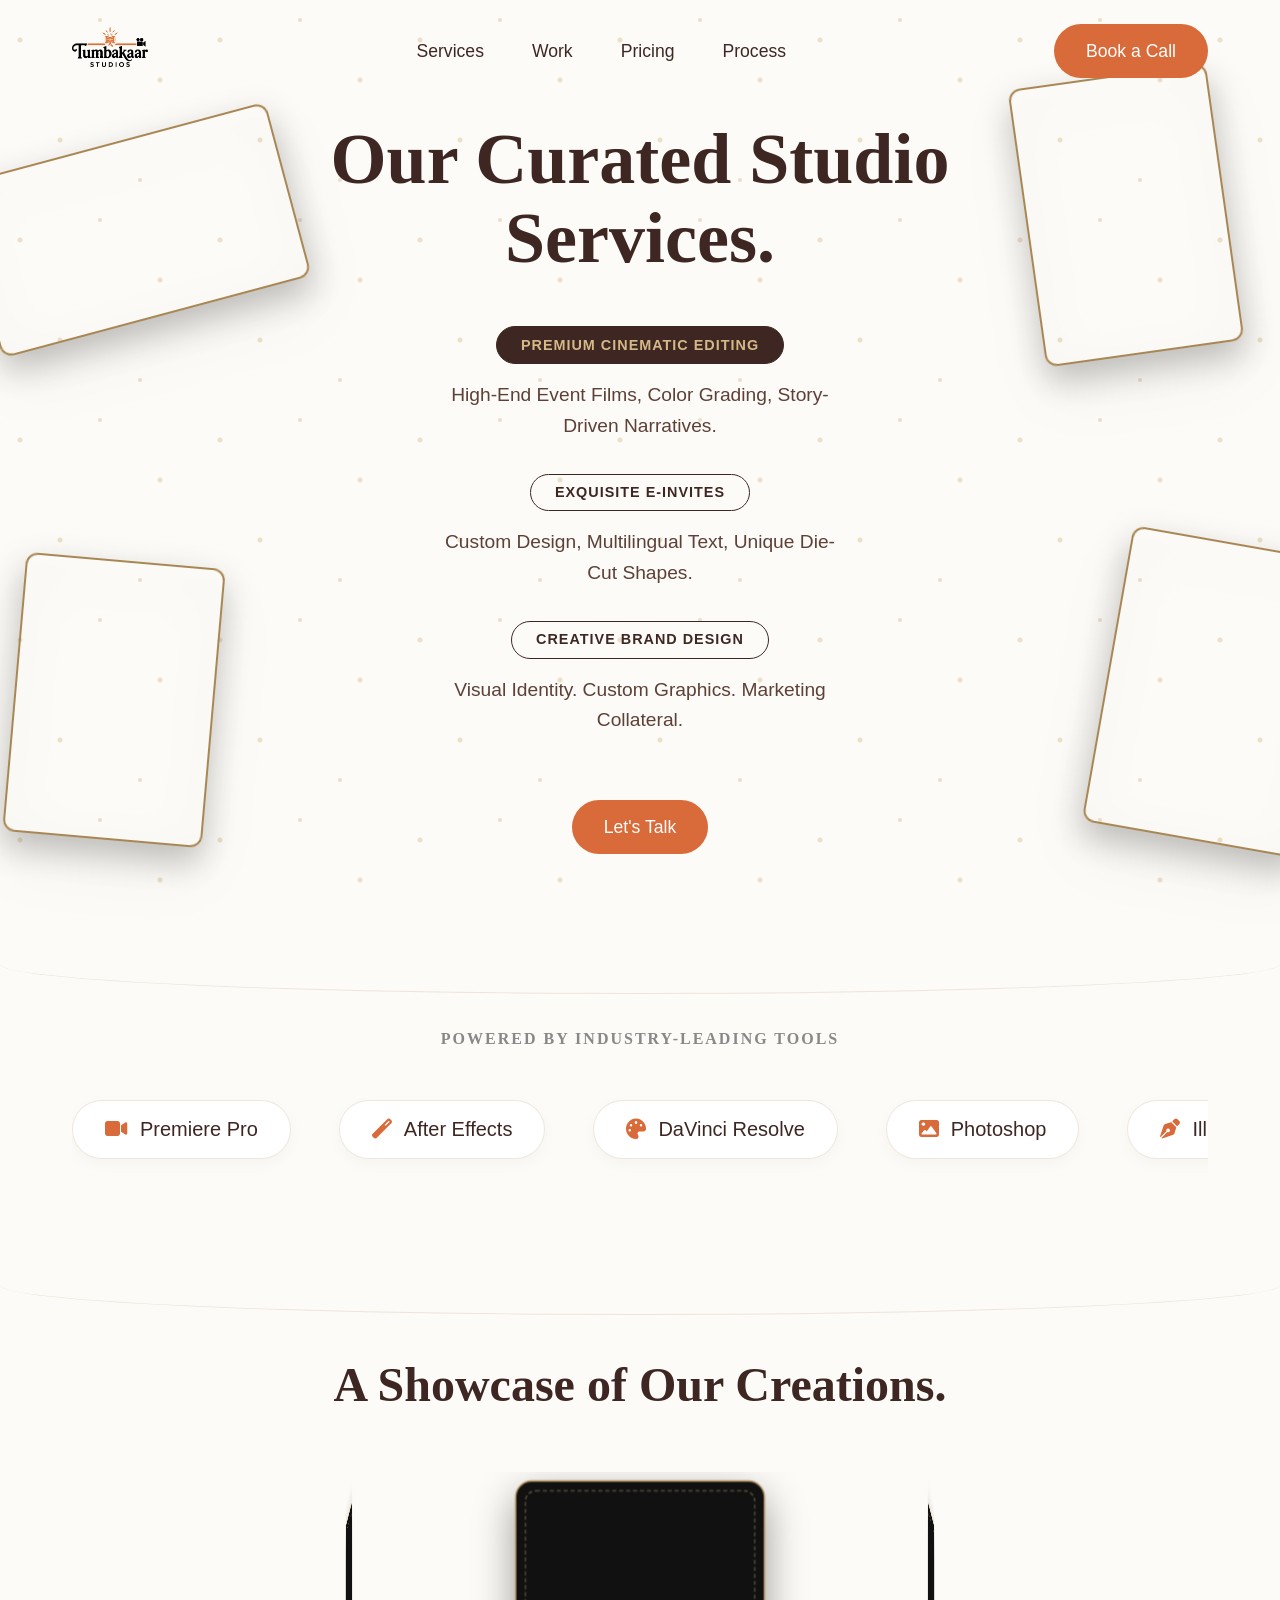
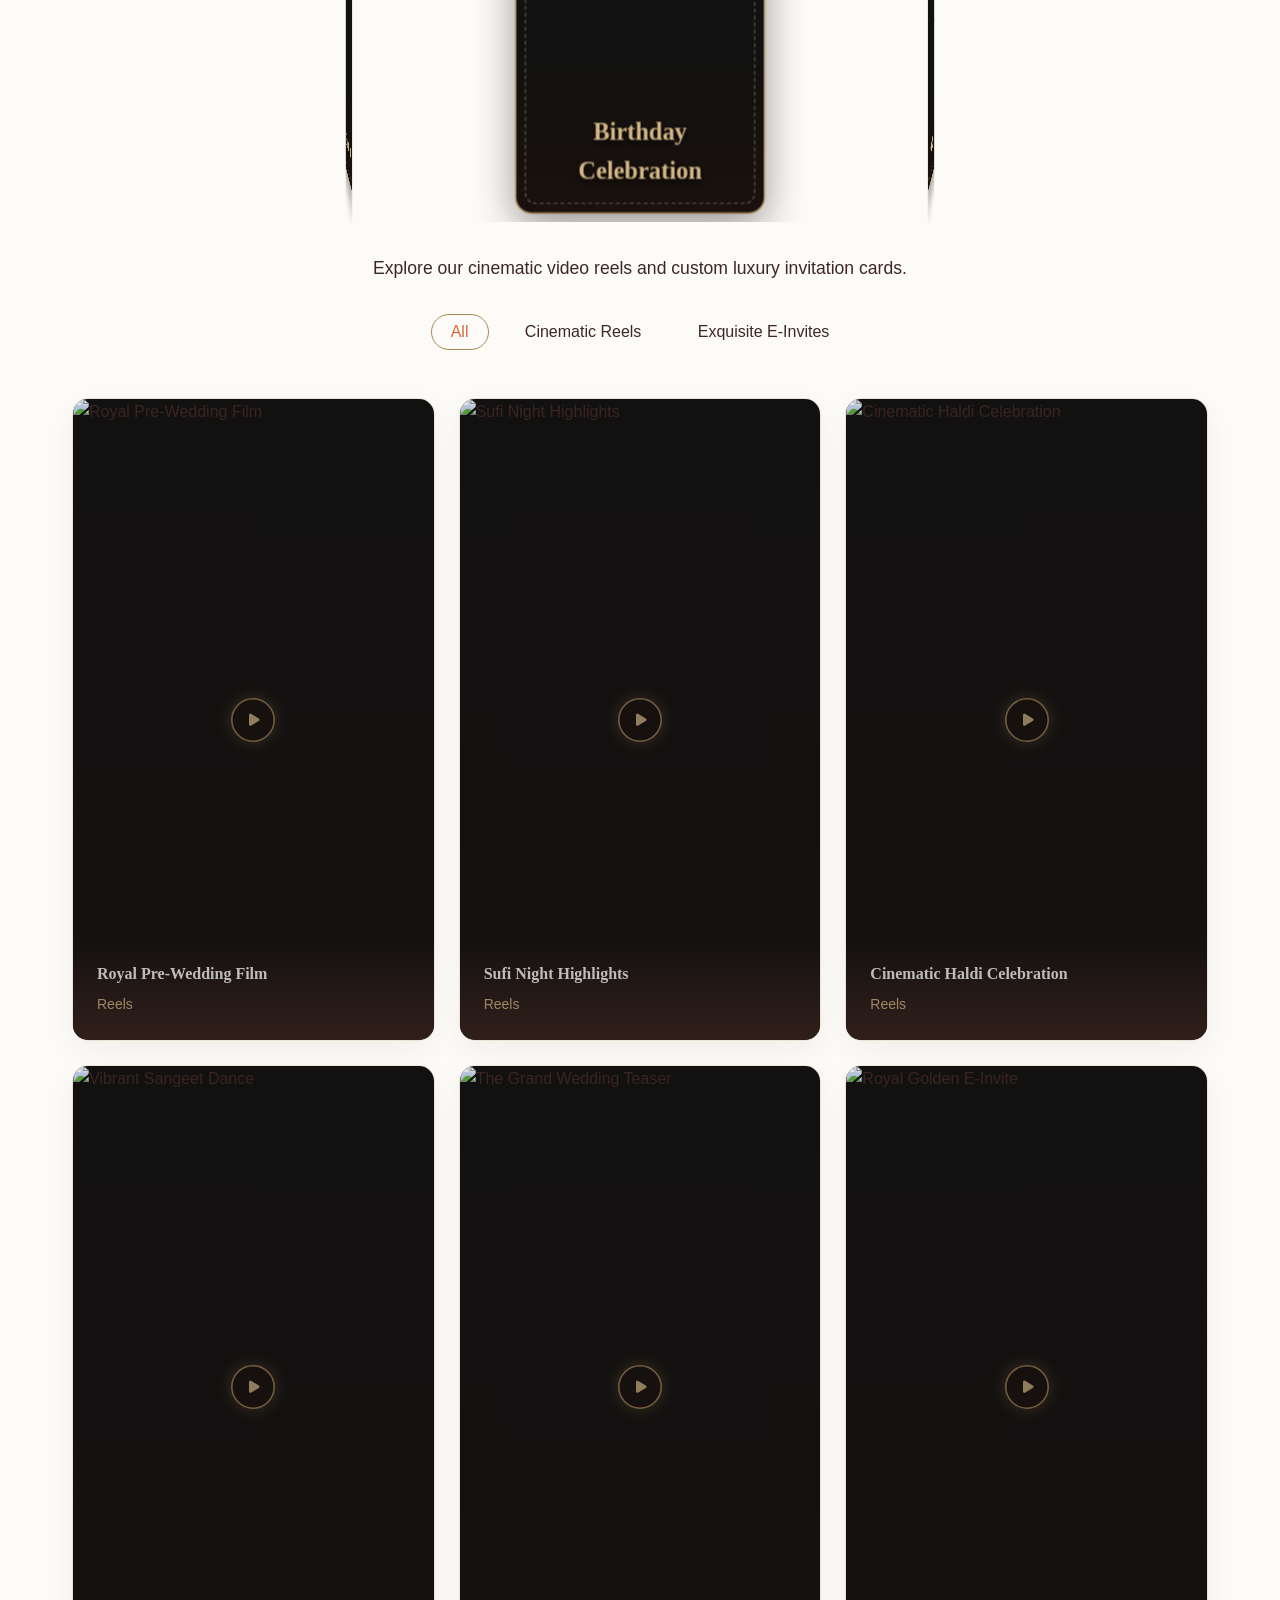
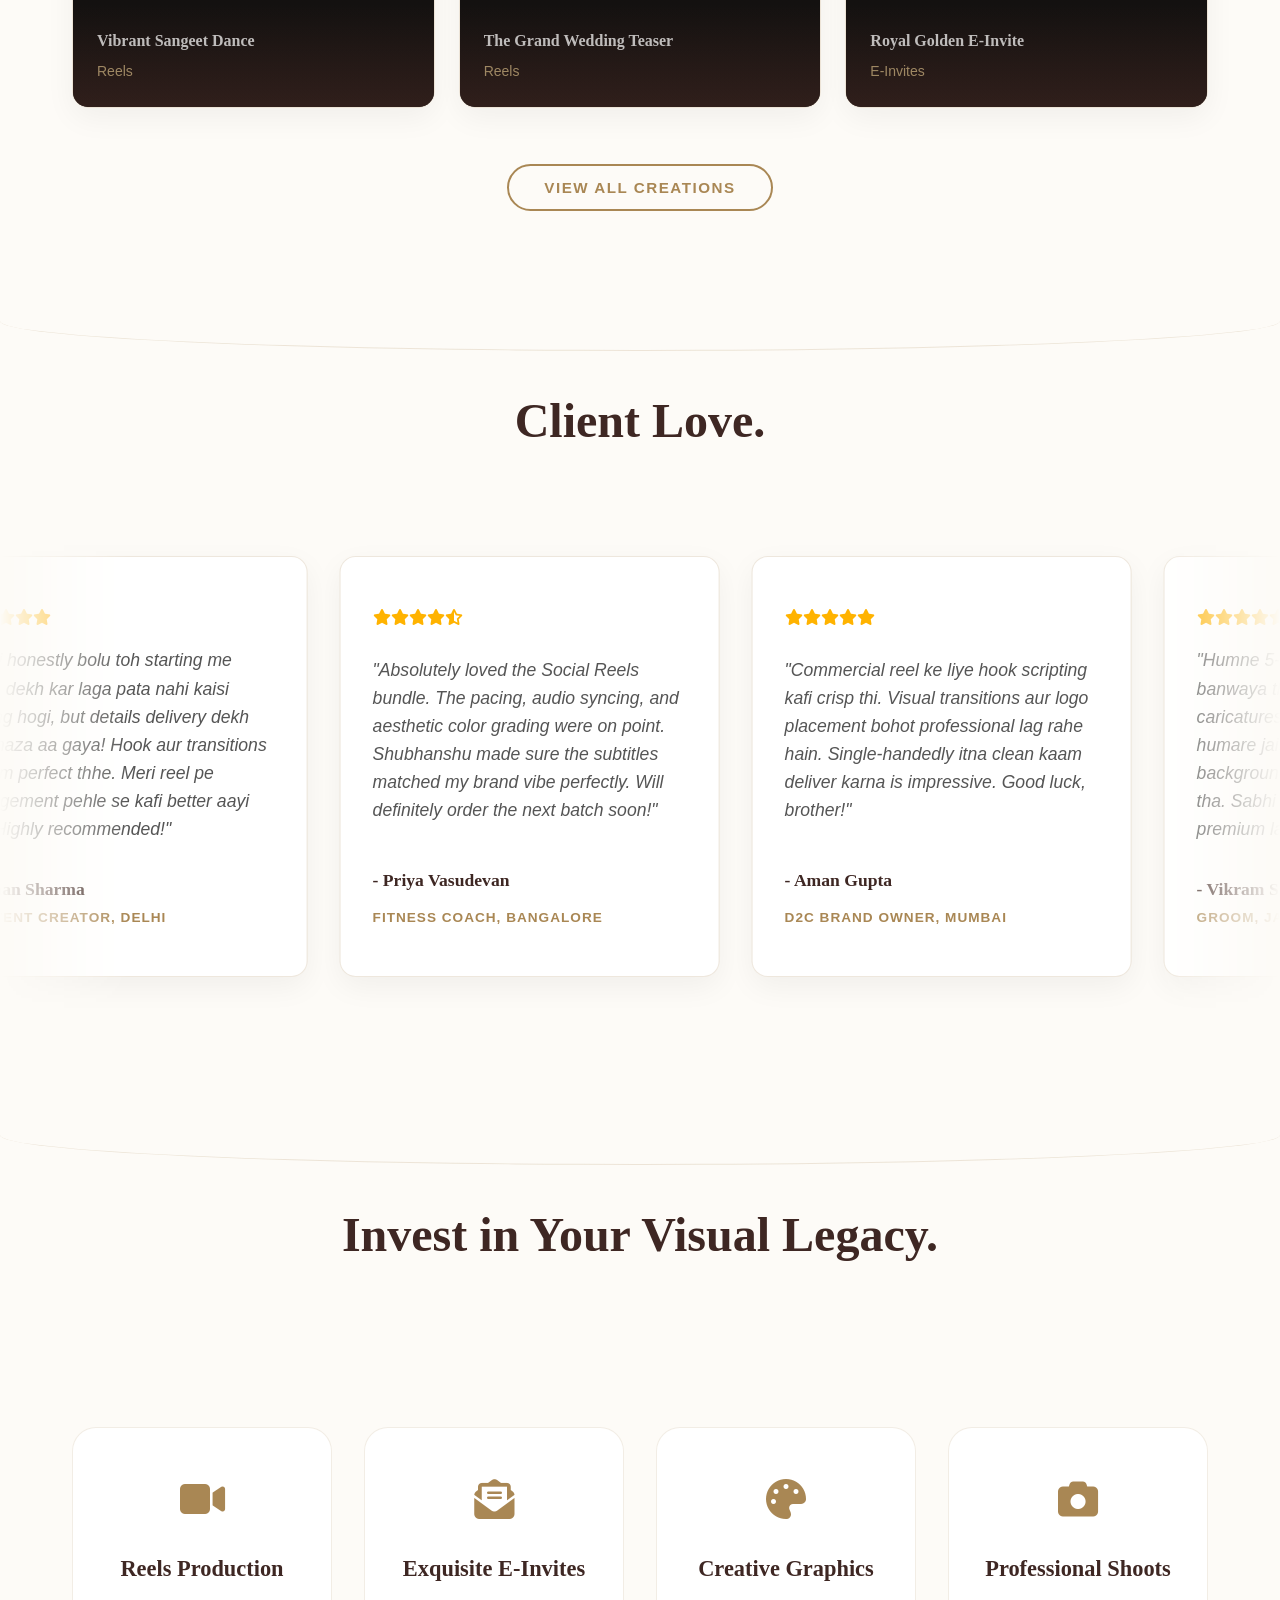
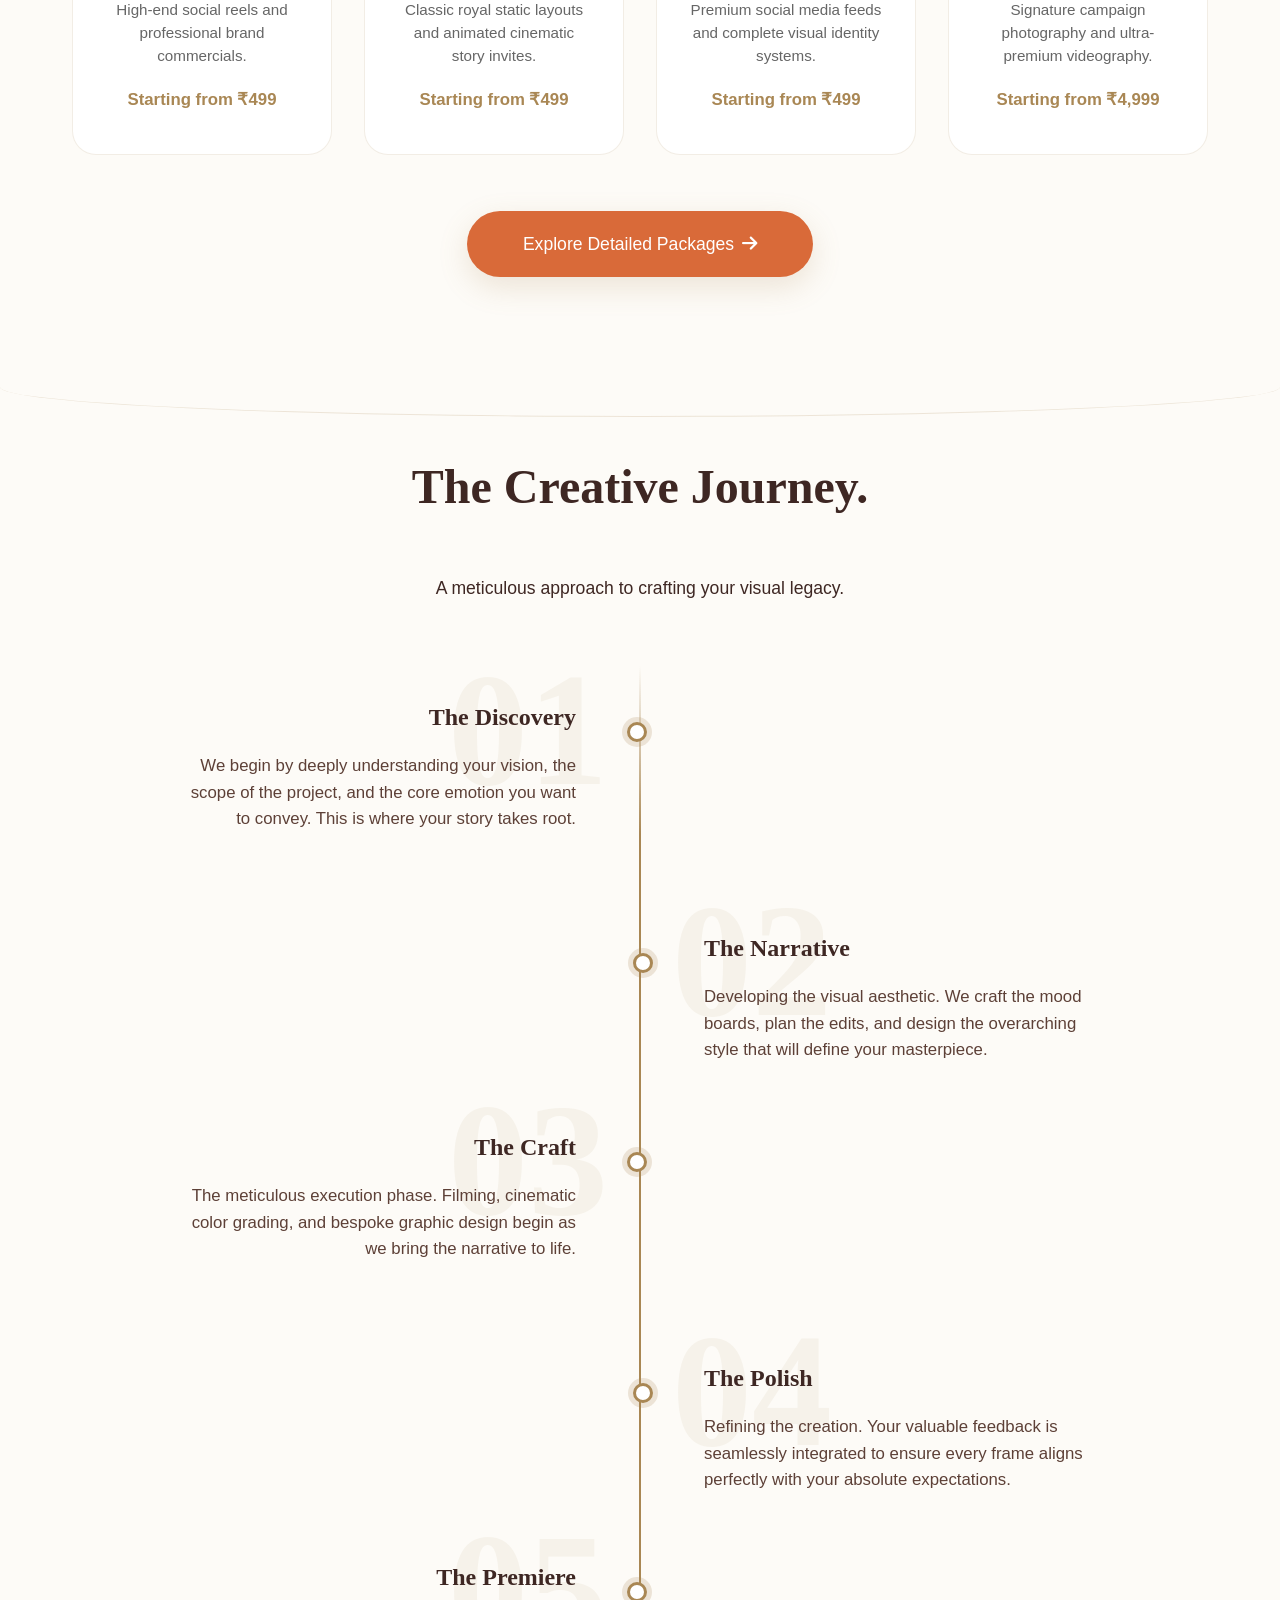
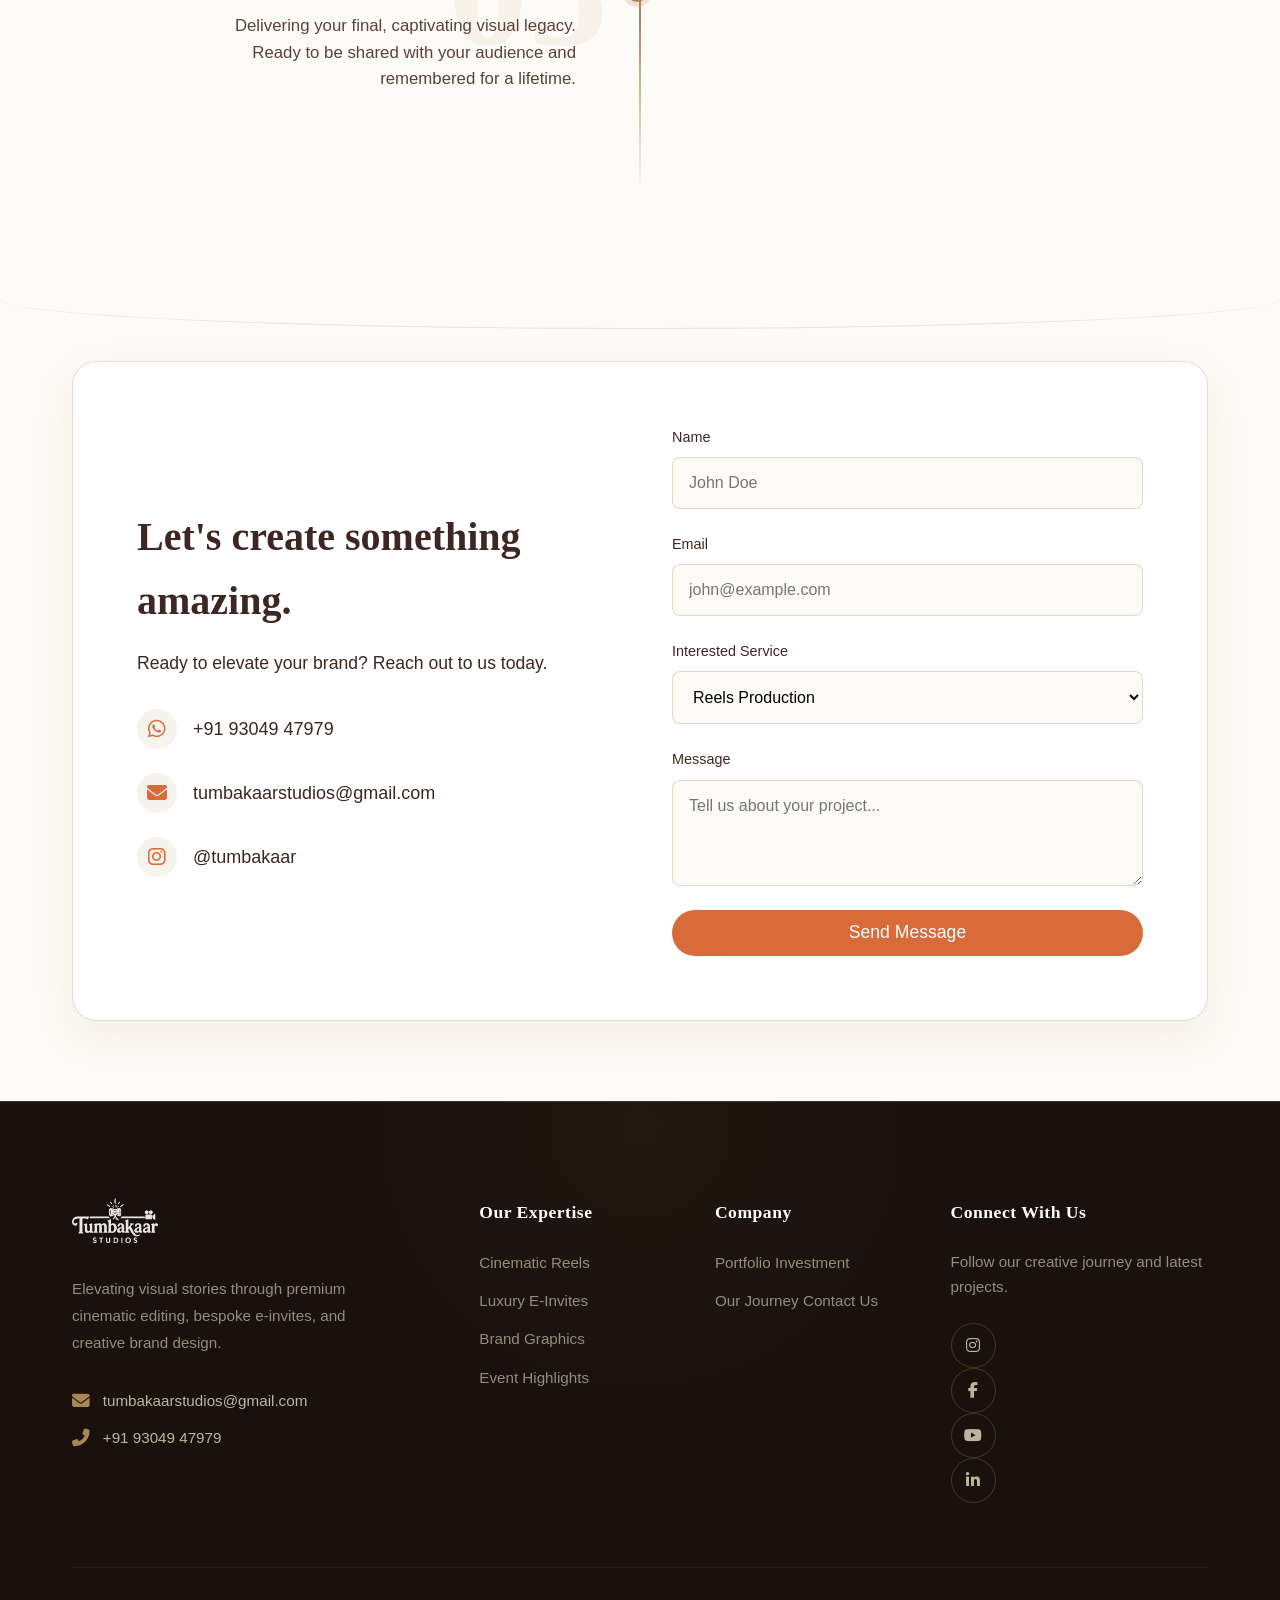
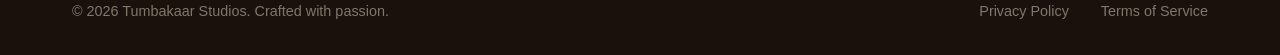
==== commit 8c76023c: "Add files via upload" ====
--- a/index.html
+++ b/index.html
@@ -7,7 +7,7 @@
     <!-- Fonts -->
     <link href="https://fonts.googleapis.com/css2?family=Outfit:wght@300;400;500;600&family=Playfair+Display:ital,wght@0,400;0,600;0,700;1,400&display=swap" rel="stylesheet">
     <link rel="stylesheet" href="https://cdnjs.cloudflare.com/ajax/libs/font-awesome/6.4.0/css/all.min.css">
-    <link rel="stylesheet" href="css/styles.css">
+    <link rel="stylesheet" href="styles.css">
 </head>
 <body>
     <div class="sparkles-bg"></div>
@@ -16,7 +16,7 @@
     <nav id="navbar">
         <div class="nav-container">
             <a href="#" class="logo">
-                <img src="images/Logo_1.0.png" alt="Tumbakaar Studios">
+                <img src="Logo_1.0.png" alt="Tumbakaar Studios">
             </a>
             <div class="nav-links">
                 <a href="#services">Services</a>
@@ -118,7 +118,7 @@
                         <div class="carousel-ring">
                             <div class="carousel-card" style="--i:1;">
                                 <div class="card-inner">
-                                    <video src="videos/creations_wedding.mp4" autoplay loop muted playsinline class="carousel-video"></video>
+                                    <video src="creations_wedding.mp4" autoplay loop muted playsinline class="carousel-video"></video>
                                     <div class="card-overlay">
                                         <h3>Wedding Reel</h3>
                                     </div>
@@ -126,7 +126,7 @@
                             </div>
                             <div class="carousel-card" style="--i:2;">
                                 <div class="card-inner">
-                                    <img src="images/creations_save_the_date.png" class="carousel-video" alt="Save the Date">
+                                    <img src="creations_save_the_date.png" class="carousel-video" alt="Save the Date">
                                     <div class="card-overlay">
                                         <h3>Save The Date</h3>
                                     </div>
@@ -134,7 +134,7 @@
                             </div>
                             <div class="carousel-card" style="--i:3;">
                                 <div class="card-inner">
-                                    <video src="videos/creations_reception.mp4" autoplay loop muted playsinline class="carousel-video"></video>
+                                    <video src="creations_reception.mp4" autoplay loop muted playsinline class="carousel-video"></video>
                                     <div class="card-overlay">
                                         <h3>Reception Highlights</h3>
                                     </div>
@@ -142,7 +142,7 @@
                             </div>
                             <div class="carousel-card" style="--i:4;">
                                 <div class="card-inner">
-                                    <video src="videos/creations_engagement.mp4" autoplay loop muted playsinline class="carousel-video"></video>
+                                    <video src="creations_engagement.mp4" autoplay loop muted playsinline class="carousel-video"></video>
                                     <div class="card-overlay">
                                         <h3>Engagement Film</h3>
                                     </div>
@@ -150,7 +150,7 @@
                             </div>
                             <div class="carousel-card" style="--i:5;">
                                 <div class="card-inner">
-                                    <video src="videos/creations_birthday.mp4" autoplay loop muted playsinline class="carousel-video"></video>
+                                    <video src="creations_birthday.mp4" autoplay loop muted playsinline class="carousel-video"></video>
                                     <div class="card-overlay">
                                         <h3>Birthday Celebration</h3>
                                     </div>
@@ -600,7 +600,7 @@
         <div class="container footer-container">
             <!-- Col 1: Brand -->
             <div class="footer-brand">
-                <img src="images/Logo_1.0.png" alt="Tumbakaar Studios" class="footer-logo">
+                <img src="Logo_1.0.png" alt="Tumbakaar Studios" class="footer-logo">
                 <p>Elevating visual stories through premium cinematic editing, bespoke e-invites, and creative brand design.</p>
                 <div class="footer-contact-direct">
                     <a href="mailto:tumbakaarstudios@gmail.com"><i class="fas fa-envelope"></i> tumbakaarstudios@gmail.com</a>
@@ -642,7 +642,7 @@
         <div class="container">
             <div class="footer-bottom">
                 <div class="copyright">
-                     <p>&copy; 2026 Tumbakaar Studios. Crafted with passion.</p>
+                    <p>&copy; 2026 Tumbakaar Studios. Crafted with passion.</p>
                 </div>
                 <div class="legal-links">
                     <a href="privacy.html">Privacy Policy</a>
@@ -670,6 +670,6 @@
         </div>
     </div>
 
-    <script src="js/app.js"></script>
+    <script src="app.js"></script>
 </body>
 </html>
--- a/styles.css
+++ b/styles.css
@@ -0,0 +1,1468 @@
+/* 
+  Tumbakaar Studios - CSS
+  Theme: Royal Cream / Gold / Premium Dark Hero
+*/
+
+:root {
+    /* Colors */
+    --bg-cream: #FDFBF7;
+    --text-dark: #3E2723;
+    --gold: #A98754;
+    --gold-light: #D4B886;
+    --orange: #D96A39;
+    --orange-hover: #C55828;
+    --green: #48A870;
+    
+    --hero-bg: #2A1A12;
+    --hero-bg-dark: #15100E;
+    
+    /* Typography */
+    --font-heading: 'Playfair Display', serif;
+    --font-body: 'Outfit', sans-serif;
+}
+
+/* Reset & Global */
+* {
+    margin: 0;
+    padding: 0;
+    box-sizing: border-box;
+}
+
+html {
+    scroll-behavior: smooth;
+    overflow-x: hidden;
+}
+
+body {
+    font-family: var(--font-body);
+    background-color: var(--bg-cream);
+    color: var(--text-dark);
+    line-height: 1.6;
+    overflow-x: hidden;
+    position: relative;
+}
+
+/* Sparkles Background Effect */
+.sparkles-bg {
+    position: fixed;
+    top: 0;
+    left: 0;
+    width: 100vw;
+    height: 100vh;
+    pointer-events: none;
+    z-index: 0;
+    background-image: 
+        radial-gradient(circle at 10% 20%, rgba(212, 184, 134, 0.4) 2px, transparent 3px),
+        radial-gradient(circle at 80% 40%, rgba(212, 184, 134, 0.4) 2px, transparent 3px),
+        radial-gradient(circle at 30% 70%, rgba(212, 184, 134, 0.4) 2px, transparent 3px),
+        radial-gradient(circle at 70% 90%, rgba(212, 184, 134, 0.4) 1.5px, transparent 2.5px),
+        radial-gradient(circle at 50% 10%, rgba(212, 184, 134, 0.4) 1.5px, transparent 2.5px);
+    background-size: 200px 200px;
+}
+
+/* Typography */
+h1, h2, h3, h4, h5, h6 {
+    font-family: var(--font-heading);
+    font-weight: 600;
+    color: inherit;
+    margin-bottom: 1rem;
+}
+
+.section-title {
+    font-size: 3rem;
+    margin-bottom: 3rem;
+    font-weight: 700;
+    color: var(--text-dark);
+}
+
+p {
+    font-size: 1.1rem;
+}
+
+a {
+    text-decoration: none;
+    transition: all 0.3s ease;
+}
+
+/* Utilities */
+.container {
+    max-width: 1200px;
+    margin: 0 auto;
+    padding: 0 2rem;
+    position: relative;
+    z-index: 10;
+}
+
+.text-center { text-align: center; }
+.mt-4 { margin-top: 2rem; }
+.pt-0 { padding-top: 0 !important; }
+
+.section {
+    padding: 5rem 0;
+    position: relative;
+}
+
+.relative-container {
+    position: relative;
+}
+
+/* Navbar */
+#navbar {
+    position: fixed;
+    top: 0;
+    left: 0;
+    width: 100%;
+    z-index: 1000;
+    padding: 1.5rem 0;
+    transition: all 0.3s ease;
+    color: var(--text-dark);
+}
+
+#navbar.scrolled {
+    background: rgba(253, 251, 247, 0.95);
+    backdrop-filter: blur(10px);
+    padding: 1rem 0;
+    box-shadow: 0 5px 20px rgba(0, 0, 0, 0.05);
+}
+
+.nav-container {
+    max-width: 1200px;
+    margin: 0 auto;
+    padding: 0 2rem;
+    display: flex;
+    justify-content: space-between;
+    align-items: center;
+}
+
+.logo img {
+    height: 40px;
+    transition: filter 0.3s ease;
+}
+
+.nav-links {
+    display: flex;
+    gap: 3rem;
+}
+
+.nav-links a {
+    color: inherit;
+    font-weight: 500;
+    font-size: 1.1rem;
+}
+
+.nav-links a:hover {
+    color: var(--orange);
+}
+
+.mobile-menu-btn {
+    display: none;
+    font-size: 1.5rem;
+    cursor: pointer;
+}
+
+/* Buttons */
+.btn {
+    display: inline-flex;
+    align-items: center;
+    justify-content: center;
+    padding: 0.8rem 2rem;
+    font-family: var(--font-body);
+    font-weight: 500;
+    cursor: pointer;
+    border: none;
+    font-size: 1.1rem;
+    transition: all 0.3s ease;
+}
+
+.btn-pill {
+    border-radius: 50px;
+}
+
+.btn-orange {
+    background-color: var(--orange);
+    color: white;
+}
+.btn-orange:hover {
+    background-color: var(--orange-hover);
+    transform: translateY(-2px);
+}
+
+.btn-green {
+    background-color: var(--green);
+    color: white;
+    gap: 0.5rem;
+}
+
+.btn-outline-light {
+    background-color: transparent;
+    color: white;
+    border: 1px solid rgba(255,255,255,0.4);
+}
+
+.btn-gold-outline {
+    background-color: transparent;
+    color: var(--gold);
+    border: 2px solid var(--gold);
+}
+.btn-gold-outline:hover {
+    background-color: var(--gold);
+    color: white !important;
+    box-shadow: 0 8px 25px rgba(169, 135, 84, 0.25);
+    transform: translateY(-2px);
+}
+.btn-outline-light:hover {
+    background-color: white;
+    color: var(--hero-bg);
+}
+
+.btn-outline-dark {
+    background-color: transparent;
+    color: var(--text-dark);
+    border: 1px solid var(--text-dark);
+    padding: 0.6rem 2.5rem;
+}
+.btn-outline-dark:hover {
+    background-color: var(--text-dark);
+    color: var(--bg-cream);
+}
+
+/* Pills */
+.pill {
+    display: inline-block;
+    padding: 0.4rem 1.5rem;
+    border-radius: 30px;
+    font-size: 0.9rem;
+    font-weight: 600;
+    letter-spacing: 1px;
+    margin-bottom: 1rem;
+    text-transform: uppercase;
+}
+
+.gold-pill {
+    background-color: var(--text-dark);
+    color: var(--gold-light);
+    border: 1px solid var(--text-dark);
+}
+
+.outline-pill {
+    background-color: transparent;
+    color: var(--text-dark);
+    border: 1px solid var(--text-dark);
+}
+
+.dark-pill-small, .green-pill-small {
+    background-color: #372A23;
+    color: white;
+    font-size: 0.8rem;
+    padding: 0.3rem 1.2rem;
+    margin-bottom: 0;
+}
+
+/* Hero / Services Section */
+.hero-services {
+    min-height: 100vh;
+    display: flex;
+    align-items: center;
+    padding-top: 120px; /* Accounts for fixed navbar */
+    padding-bottom: 5rem;
+    overflow: hidden;
+}
+
+.hero-services .section-title {
+    font-size: 4.5rem;
+    margin-bottom: 3rem;
+    color: var(--text-dark);
+    line-height: 1.1;
+    max-width: 800px;
+    margin-left: auto;
+    margin-right: auto;
+}
+
+.hero-services .service-item p {
+    font-size: 1.2rem;
+    color: #5D4037;
+}
+
+.section-divider {
+    width: 100%;
+    height: 60px;
+    border-bottom: 1px solid rgba(169, 135, 84, 0.2);
+    border-radius: 0 0 50% 50%;
+    margin-bottom: 2rem;
+}
+
+/* Services Section & Floating Elements */
+.floating-wrapper {
+    position: absolute;
+    top: 0;
+    left: 0;
+    width: 100%;
+    height: 100%;
+    pointer-events: none;
+    z-index: 0;
+    overflow: hidden; /* Contains floats perfectly */
+}
+
+.float-left, .float-right {
+    position: absolute;
+    top: 0;
+    height: 100%;
+    width: 350px;
+}
+.float-left { left: -2%; }
+.float-right { right: -2%; }
+
+.float-anim {
+    position: absolute;
+    will-change: transform;
+    filter: drop-shadow(0 15px 25px rgba(0,0,0,0.15));
+}
+
+.card-left { 
+    --rot: -15deg; 
+    top: 15%; 
+    left: 0; 
+    width: 320px; 
+    animation: floatCard 6s ease-in-out infinite; 
+    transform: rotate(var(--rot)); 
+}
+.card-bottom-left { 
+    --rot: 5deg; 
+    top: 60%; 
+    left: 40px; 
+    animation: floatCard 8s ease-in-out infinite; 
+    transform: rotate(var(--rot)); 
+}
+.card-right { 
+    --rot: 10deg; 
+    top: 58%; 
+    right: -20px; 
+    width: 220px; 
+    animation: floatCard 7s ease-in-out infinite; 
+    transform: rotate(var(--rot)); 
+}
+.card-top-right { 
+    --rot: -8deg; 
+    top: 8%; 
+    right: 80px; 
+    width: 200px; 
+    animation: floatCard 7.5s ease-in-out infinite; 
+    transform: rotate(var(--rot)); 
+}
+
+@keyframes floatCard {
+    0%, 100% { transform: translateY(0) rotate(var(--rot)); }
+    50% { transform: translateY(-16px) rotate(calc(var(--rot) + 4deg)); }
+}
+
+.invite-card-placeholder {
+    width: 200px;
+    height: 280px;
+    background: #E8DCC6;
+    border: 2px solid var(--gold);
+    border-radius: 10px;
+    display: flex;
+    align-items: center;
+    justify-content: center;
+    padding: 10px;
+}
+.invite-card-placeholder .card-inner {
+    border: 1px solid var(--gold);
+    width: 100%;
+    height: 100%;
+    border-radius: 5px;
+    display: flex;
+    flex-direction: column;
+    align-items: center;
+    justify-content: center;
+    text-align: center;
+    color: var(--text-dark);
+}
+
+.services-content {
+    position: relative;
+    max-width: 900px;
+    margin: 0 auto;
+    z-index: 10;
+}
+
+.service-pills {
+    display: flex;
+    flex-direction: column;
+    align-items: center;
+    gap: 2rem;
+}
+
+.service-item {
+    text-align: center;
+    max-width: 400px;
+}
+
+/* Portfolio Section (3D Carousel) */
+.showcase-container {
+    position: relative;
+    height: 350px;
+    margin-bottom: 2rem;
+    perspective: 1200px;
+    display: flex;
+    align-items: center;
+    justify-content: center;
+    overflow: hidden;
+}
+
+.scene {
+    width: 200px;
+    height: 260px;
+    perspective: 1000px;
+}
+
+.carousel-ring {
+    width: 100%;
+    height: 100%;
+    position: absolute;
+    transform-style: preserve-3d;
+    animation: rotateCarousel 20s infinite linear;
+}
+
+.showcase-container:hover .carousel-ring {
+    animation-play-state: paused;
+}
+
+.carousel-card {
+    position: absolute;
+    left: 10px;
+    top: 10px;
+    width: 180px;
+    height: 240px;
+    background: #111;
+    color: var(--gold-light);
+    border: 1.5px solid var(--gold);
+    display: flex;
+    align-items: center;
+    justify-content: center;
+    box-shadow: 0 10px 30px rgba(0,0,0,0.4);
+    border-radius: 12px;
+    overflow: hidden;
+    /* 5 cards = 360/5 = 72deg. translateZ to push them out into a circle */
+    transform: rotateY(calc(var(--i) * 72deg)) translateZ(280px);
+    transition: transform 0.4s cubic-bezier(0.16, 1, 0.3, 1), border-color 0.3s, box-shadow 0.3s;
+    cursor: pointer;
+    will-change: transform;
+    backface-visibility: hidden;
+    -webkit-backface-visibility: hidden;
+}
+
+.carousel-card:hover {
+    transform: rotateY(calc(var(--i) * 72deg)) translateZ(310px) scale(1.06);
+    border-color: var(--orange);
+    box-shadow: 0 15px 35px rgba(217, 106, 57, 0.35);
+    z-index: 50;
+}
+
+.carousel-card .card-inner {
+    width: 100%;
+    height: 100%;
+    position: relative;
+    border-radius: inherit;
+    overflow: hidden;
+}
+
+/* Premium luxury inner frame floating on top of the video */
+.carousel-card .card-inner::after {
+    content: '';
+    position: absolute;
+    top: 6px;
+    left: 6px;
+    right: 6px;
+    bottom: 6px;
+    border: 1px dashed rgba(212, 184, 134, 0.4);
+    border-radius: 8px;
+    pointer-events: none;
+    z-index: 3;
+    transition: border-color 0.3s;
+}
+
+.carousel-card:hover .card-inner::after {
+    border-color: rgba(217, 106, 57, 0.7);
+}
+
+.carousel-video {
+    width: 100%;
+    height: 100%;
+    object-fit: cover;
+    position: absolute;
+    top: 0;
+    left: 0;
+    z-index: 1;
+    border-radius: inherit;
+    transition: filter 0.3s;
+}
+
+.carousel-card:hover .carousel-video {
+    filter: brightness(1.1);
+}
+
+.card-overlay {
+    position: absolute;
+    bottom: 0;
+    left: 0;
+    width: 100%;
+    padding: 2.5rem 1rem 1rem;
+    background: linear-gradient(to top, rgba(26, 17, 13, 0.95) 0%, rgba(26, 17, 13, 0.4) 60%, transparent 100%);
+    z-index: 2;
+    text-align: center;
+    color: white;
+}
+
+.card-overlay h3 {
+    font-family: var(--font-heading);
+    font-size: 1.1rem;
+    margin: 0;
+    text-shadow: 0 2px 4px rgba(0,0,0,0.6);
+    color: var(--gold-light);
+    transition: color 0.3s;
+}
+
+.carousel-card:hover .card-overlay h3 {
+    color: white;
+}
+
+@keyframes rotateCarousel {
+    from { transform: rotateY(0deg); }
+    to { transform: rotateY(-360deg); }
+}
+
+.showcase-desc { margin-bottom: 1.5rem; color: var(--text-dark); }
+
+.portfolio-filters {
+    display: flex;
+    justify-content: center;
+    gap: 1rem;
+    margin-bottom: 3rem;
+    flex-wrap: wrap;
+}
+
+.filter-btn {
+    background: transparent;
+    border: none;
+    font-size: 1rem;
+    font-weight: 500;
+    color: var(--text-dark);
+    cursor: pointer;
+    padding: 0.5rem 1.2rem;
+    border-radius: 50px;
+    border: 1px solid transparent;
+    transition: all 0.3s ease;
+}
+
+.filter-btn.active, .filter-btn:hover {
+    border-color: var(--gold);
+    color: var(--orange);
+}
+
+.portfolio-grid {
+    display: grid;
+    grid-template-columns: repeat(auto-fill, minmax(280px, 1fr));
+    gap: 1.5rem;
+    text-align: left;
+}
+
+.portfolio-item {
+    border-radius: 16px;
+    overflow: hidden;
+    position: relative;
+    cursor: pointer;
+    opacity: 1;
+    box-shadow: 0 10px 30px rgba(0, 0, 0, 0.05);
+    transition: transform 0.3s ease, box-shadow 0.3s ease, opacity 0.25s ease;
+    border: 1px solid rgba(169, 135, 84, 0.2);
+}
+
+.portfolio-item:hover {
+    transform: translateY(-5px);
+    box-shadow: 0 15px 40px rgba(169, 135, 84, 0.2);
+    border-color: var(--gold);
+}
+
+.portfolio-img {
+    width: 100%;
+    height: 250px;
+    transition: all 0.5s ease;
+}
+
+.portfolio-item:hover .portfolio-img {
+    transform: scale(1.05);
+}
+
+.portfolio-info {
+    position: absolute;
+    bottom: 0;
+    left: 0;
+    width: 100%;
+    padding: 1.5rem;
+    background: linear-gradient(to top, rgba(62, 39, 35, 0.9), transparent);
+    color: white;
+}
+
+.portfolio-info h4 { color: white; margin-bottom: 0.25rem; }
+.portfolio-info span { color: var(--gold-light); font-size: 0.875rem; }
+
+/* Pricing Section */
+.pricing-tabs {
+    display: flex;
+    justify-content: center;
+    flex-wrap: wrap;
+    gap: 1rem;
+    margin: 2rem 0 3rem;
+}
+
+.tab-btn {
+    background: transparent;
+    border: 1px solid var(--gold);
+    color: var(--text-dark);
+    padding: 0.75rem 2rem;
+    border-radius: 50px;
+    font-family: var(--font-body);
+    font-weight: 500;
+    cursor: pointer;
+    transition: all 0.3s ease;
+}
+
+.tab-btn:hover {
+    background: rgba(169, 135, 84, 0.1);
+}
+
+.tab-btn.active {
+    background: var(--gold);
+    color: white;
+    box-shadow: 0 4px 15px rgba(169, 135, 84, 0.3);
+}
+
+.tab-content {
+    display: none;
+    animation: fadeIn 0.5s ease forwards;
+}
+
+.tab-content.active {
+    display: block;
+}
+
+@keyframes fadeIn {
+    from { opacity: 0; transform: translateY(10px); }
+    to { opacity: 1; transform: translateY(0); }
+}
+
+.pricing-cards {
+    display: flex;
+    justify-content: center;
+    align-items: center;
+    gap: 3rem;
+    margin-top: 3rem;
+}
+
+.pricing-card {
+    position: relative;
+    width: 100%;
+    max-width: 320px;
+    min-height: 450px;
+    background-color: var(--bg-cream);
+    z-index: 1;
+    display: flex;
+    align-items: center;
+    justify-content: center;
+}
+
+.pricing-card::before {
+    content: '';
+    position: absolute;
+    top: 0; left: 0; right: 0; bottom: 0;
+    border: 2px solid var(--gold);
+    border-radius: 40px;
+    z-index: -1;
+    background: 
+        radial-gradient(circle at 0 50%, transparent 20px, var(--bg-cream) 21px),
+        radial-gradient(circle at 100% 50%, transparent 20px, var(--bg-cream) 21px);
+    background-size: 51% 100%;
+    background-repeat: no-repeat;
+    background-position: left center, right center;
+    filter: drop-shadow(0 15px 25px rgba(169, 135, 84, 0.2));
+}
+
+.pricing-inner {
+    width: 85%;
+    height: 88%;
+    border: 1px dashed var(--gold);
+    border-radius: 30px;
+    display: flex;
+    flex-direction: column;
+    justify-content: space-between;
+    padding: 2rem 1rem;
+    text-align: center;
+}
+
+.premium-card::before {
+    border-width: 3px;
+    background-color: #F8F2E8;
+}
+.premium-card .pricing-inner { border: 2px solid var(--gold); }
+
+.pricing-body p { margin-bottom: 1.5rem; color: var(--text-dark); }
+.pricing-body h4 { font-size: 1.5rem; }
+
+/* Editorial Journey Section */
+.editorial-journey {
+    position: relative;
+    max-width: 900px;
+    margin: 4rem auto 0;
+    padding: 2rem 0;
+}
+
+.journey-line {
+    position: absolute;
+    top: 0;
+    bottom: 0;
+    left: 50%;
+    width: 2px;
+    background: linear-gradient(to bottom, transparent, var(--gold) 15%, var(--gold) 85%, transparent);
+    transform: translateX(-50%);
+    z-index: 0;
+}
+
+.journey-step {
+    position: relative;
+    width: 50%;
+    margin-bottom: 4rem;
+    z-index: 1;
+}
+
+.journey-step.left {
+    left: 0;
+    padding-right: 4rem;
+    text-align: right;
+}
+
+.journey-step.right {
+    left: 50%;
+    padding-left: 4rem;
+    text-align: left;
+    margin-top: 6rem;
+}
+
+.journey-number {
+    position: absolute;
+    top: -3rem;
+    font-size: 10rem;
+    font-family: var(--font-heading);
+    color: rgba(169, 135, 84, 0.08); /* Faint gold */
+    line-height: 1;
+    z-index: -1;
+    font-weight: 700;
+}
+
+.journey-step.left .journey-number { right: 2rem; }
+.journey-step.right .journey-number { left: 2rem; }
+
+.journey-content h4 {
+    font-size: 1.5rem;
+    color: var(--text-dark);
+    margin-bottom: 1rem;
+    font-family: var(--font-heading);
+}
+
+.journey-content p {
+    font-size: 1.05rem;
+    color: #5D4037;
+    line-height: 1.6;
+}
+
+/* Connecting dots */
+.journey-step::after {
+    content: '';
+    position: absolute;
+    top: 1.5rem;
+    width: 14px;
+    height: 14px;
+    background: white;
+    border: 3px solid var(--gold);
+    border-radius: 50%;
+    z-index: 2;
+    box-shadow: 0 0 0 5px rgba(169, 135, 84, 0.2);
+}
+
+.journey-step.left::after { right: -7px; }
+.journey-step.right::after { left: -7px; }
+
+/* Contact Section */
+.contact-wrapper {
+    display: grid;
+    grid-template-columns: 1fr 1fr;
+    gap: 4rem;
+    align-items: center;
+    background: white;
+    border-radius: 24px;
+    padding: 4rem;
+    box-shadow: 0 15px 40px rgba(169, 135, 84, 0.1);
+    border: 1px solid rgba(169, 135, 84, 0.3);
+}
+
+.contact-info h2 { font-size: 2.5rem; }
+.contact-methods { margin-top: 2rem; display: flex; flex-direction: column; gap: 1.5rem; }
+.contact-method { display: flex; align-items: center; gap: 1rem; font-size: 1.125rem; font-weight: 500; color: var(--text-dark); }
+.contact-method i {
+    width: 40px; height: 40px;
+    background: rgba(169, 135, 84, 0.1); color: var(--orange);
+    display: flex; align-items: center; justify-content: center;
+    border-radius: 50%; font-size: 1.25rem; transition: all 0.3s ease;
+}
+.contact-method:hover i { background: var(--orange); color: white; }
+
+.contact-form { display: flex; flex-direction: column; gap: 1.5rem; text-align: left; }
+.form-group { display: flex; flex-direction: column; gap: 0.5rem; }
+.form-group label { font-weight: 500; font-size: 0.9rem; }
+.form-group input, .form-group select, .form-group textarea {
+    padding: 1rem; border: 1px solid rgba(169, 135, 84, 0.3); border-radius: 8px;
+    font-family: var(--font-body); font-size: 1rem; background: var(--bg-cream); transition: border-color 0.3s ease;
+}
+.form-group input:focus, .form-group select:focus, .form-group textarea:focus { outline: none; border-color: var(--gold); }
+.btn-block { width: 100%; }
+
+/* Tools Section */
+.tools-title {
+    font-size: 1rem;
+    letter-spacing: 2px;
+    color: #888;
+    margin-bottom: 2rem;
+}
+
+.tools-marquee {
+    width: 100%;
+    overflow: hidden;
+    position: relative;
+    padding: 1rem 0;
+    white-space: nowrap;
+}
+
+.tools-track {
+    display: inline-flex;
+    gap: 3rem;
+    animation: marqueeScroll 20s linear infinite;
+}
+
+.tool-item {
+    font-family: var(--font-body);
+    font-size: 1.25rem;
+    font-weight: 500;
+    color: var(--text-dark);
+    display: inline-flex;
+    align-items: center;
+    gap: 0.75rem;
+    padding: 0.8rem 2rem;
+    background: white;
+    border-radius: 50px;
+    border: 1px solid rgba(169, 135, 84, 0.2);
+    box-shadow: 0 5px 15px rgba(0,0,0,0.03);
+}
+
+.tool-item i { color: var(--orange); }
+
+@keyframes marqueeScroll {
+    0% { transform: translateX(0); }
+    100% { transform: translateX(-50%); } /* Since elements are duplicated */
+}
+
+/* Testimonials Section */
+.testimonials-marquee {
+    width: 100%;
+    overflow: hidden;
+    position: relative;
+    padding: 3rem 0;
+    margin-top: 2rem;
+    mask-image: linear-gradient(to right, transparent, black 10%, black 90%, transparent);
+    -webkit-mask-image: linear-gradient(to right, transparent, black 10%, black 90%, transparent);
+}
+
+.testimonials-track {
+    display: inline-flex;
+    gap: 2rem;
+    animation: testimonialScroll 40s linear infinite;
+    padding-left: 2rem;
+}
+
+.testimonials-track:hover {
+    animation-play-state: paused;
+}
+
+.testimonial-card {
+    width: 380px;
+    flex-shrink: 0;
+    white-space: normal;
+    background: white;
+    border: 1px solid rgba(169, 135, 84, 0.2);
+    padding: 3rem 2rem;
+    border-radius: 16px;
+    box-shadow: 0 10px 30px rgba(0,0,0,0.05);
+    display: flex;
+    flex-direction: column;
+    justify-content: space-between;
+    transition: transform 0.3s ease;
+    text-align: left;
+}
+
+.testimonial-card:hover { transform: translateY(-5px); border-color: var(--gold); }
+
+@keyframes testimonialScroll {
+    0% { transform: translateX(0); }
+    100% { transform: translateX(calc(-50% - 1rem)); } /* -50% because 10 elements duplicated, minus half gap */
+}
+
+.stars { color: #FFB300; margin-bottom: 1rem; }
+
+.review {
+    font-size: 1.1rem;
+    font-style: italic;
+    margin-bottom: 2rem;
+    color: #555;
+    line-height: 1.6;
+}
+
+.client-name { font-size: 1.1rem; margin-bottom: 0.2rem; }
+.client-type { font-size: 0.85rem; color: var(--gold); font-weight: 600; text-transform: uppercase; letter-spacing: 1px; }
+
+/* Premium Footer */
+.premium-footer {
+    background: #1A110D;
+    color: #E8DCC6;
+    padding: 6rem 0 0;
+    border-top: 1px solid rgba(169, 135, 84, 0.3);
+    position: relative;
+    overflow: hidden;
+}
+
+.premium-footer::before {
+    content: '';
+    position: absolute;
+    top: -50%;
+    left: 50%;
+    width: 600px;
+    height: 600px;
+    background: radial-gradient(circle, rgba(169, 135, 84, 0.05) 0%, transparent 70%);
+    transform: translateX(-50%);
+    pointer-events: none;
+}
+
+.premium-footer .footer-container { 
+    display: grid; 
+    grid-template-columns: 2fr 1fr 1fr 1.5fr; 
+    gap: 4rem; 
+    margin-bottom: 4rem; 
+    align-items: start; 
+}
+
+.premium-footer .footer-logo {
+    height: 45px;
+    margin-bottom: 1.5rem;
+    filter: brightness(0) invert(1);
+    opacity: 0.9;
+}
+
+.premium-footer .footer-brand p { 
+    color: rgba(232, 220, 198, 0.6); 
+    font-size: 0.95rem;
+    line-height: 1.8; 
+    margin-bottom: 2rem;
+    max-width: 320px;
+}
+
+.footer-contact-direct {
+    display: flex;
+    flex-direction: column;
+    gap: 0.8rem;
+}
+
+.footer-contact-direct a {
+    color: rgba(232, 220, 198, 0.8);
+    font-size: 0.95rem;
+    display: flex;
+    align-items: center;
+    gap: 0.8rem;
+    transition: color 0.3s;
+}
+
+.footer-contact-direct a:hover {
+    color: var(--gold);
+}
+
+.footer-contact-direct i {
+    color: var(--gold);
+    font-size: 1.1rem;
+}
+
+.premium-footer h4 { 
+    color: white; 
+    margin-bottom: 1.5rem; 
+    font-size: 1.1rem; 
+    font-weight: 600;
+    letter-spacing: 0.5px;
+}
+
+.premium-footer .footer-links a { 
+    color: rgba(232, 220, 198, 0.6); 
+    font-size: 0.95rem;
+    margin-bottom: 0.8rem;
+    transition: all 0.3s; 
+    display: inline-block;
+}
+
+.premium-footer .footer-links a:hover { 
+    color: var(--gold-light); 
+    transform: translateX(5px);
+}
+
+.social-desc {
+    color: rgba(232, 220, 198, 0.6); 
+    font-size: 0.95rem;
+    margin-bottom: 1.5rem;
+}
+
+.premium-footer .social-icons a {
+    width: 45px; 
+    height: 45px; 
+    background: transparent;
+    border: 1px solid rgba(169, 135, 84, 0.3);
+    color: rgba(232, 220, 198, 0.8);
+    display: flex;
+    align-items: center;
+    justify-content: center;
+    border-radius: 50%;
+    transition: all 0.3s ease;
+}
+
+.premium-footer .social-icons a:hover { 
+    background: var(--gold); 
+    color: #1A110D;
+    border-color: var(--gold);
+    transform: translateY(-5px); 
+}
+
+.footer-bottom { 
+    display: flex;
+    justify-content: space-between;
+    align-items: center;
+    padding: 2rem 0; 
+    border-top: 1px solid rgba(255,255,255,0.05); 
+}
+
+.footer-bottom p {
+    color: rgba(232, 220, 198, 0.5); 
+    font-size: 0.9rem; 
+    margin-bottom: 0;
+}
+
+.legal-links {
+    display: flex;
+    gap: 2rem;
+}
+
+.legal-links a {
+    color: rgba(232, 220, 198, 0.5); 
+    font-size: 0.9rem;
+}
+
+.legal-links a:hover {
+    color: var(--gold-light);
+}
+
+/* Scroll Animations */
+.scroll-animate { opacity: 0; transform: translateY(30px); transition: all 0.8s cubic-bezier(0.16, 1, 0.3, 1); }
+.scroll-animate.is-visible { opacity: 1; transform: translateY(0); }
+
+/* Responsive adjustments */
+@media (max-width: 992px) {
+    .pricing-cards { flex-direction: column; }
+    .floating-wrapper { display: none; }
+    .hero-title { font-size: 4rem; }
+    .premium-footer .footer-container { grid-template-columns: 1fr 1fr; gap: 3rem; }
+
+    /* Mobile Editorial Journey */
+    .journey-line { left: 0; }
+    .journey-step { width: 100%; margin-bottom: 3rem !important; }
+    .journey-step.left, .journey-step.right { left: 0; padding-left: 3rem; padding-right: 0; text-align: left; margin-top: 0; }
+    .journey-step.left .journey-number, .journey-step.right .journey-number { left: 2rem; right: auto; top: -2rem; font-size: 6rem; }
+    .journey-step.left::after, .journey-step.right::after { left: -7px; right: auto; top: 0.5rem; }
+}
+
+@media (max-width: 768px) {
+    .contact-wrapper { grid-template-columns: 1fr; padding: 2rem; }
+    .hero-title { font-size: 2.5rem; }
+    .nav-links {
+        display: none;
+        flex-direction: column;
+        position: absolute;
+        top: 100%;
+        left: 0;
+        width: 100%;
+        background: var(--bg-cream);
+        padding: 1.5rem;
+        box-shadow: 0 10px 25px rgba(169, 135, 84, 0.1);
+        border-bottom: 2.5px solid var(--gold);
+        gap: 1.5rem;
+        text-align: center;
+        z-index: 1000;
+    }
+    .nav-links.active {
+        display: flex;
+    }
+    .mobile-menu-btn { display: block; }
+    .premium-footer .footer-container { grid-template-columns: 1fr; gap: 3rem; }
+    .footer-bottom { flex-direction: column; gap: 1rem; text-align: center; }
+
+    /* 3D Carousel Tablet Styles */
+    .showcase-container {
+        height: 280px;
+        perspective: 800px;
+    }
+    .scene {
+        width: 150px;
+        height: 200px;
+        perspective: 800px;
+    }
+    .carousel-card {
+        left: 5px;
+        top: 5px;
+        width: 140px;
+        height: 190px;
+        transform: rotateY(calc(var(--i) * 72deg)) translateZ(200px);
+    }
+    .carousel-card:hover {
+        transform: rotateY(calc(var(--i) * 72deg)) translateZ(220px) scale(1.05);
+    }
+}
+
+/* Teaser Card Interactive Hover Styles */
+.teaser-card {
+    transition: all 0.4s cubic-bezier(0.16, 1, 0.3, 1) !important;
+}
+
+.teaser-card:hover {
+    transform: translateY(-8px) scale(1.02);
+    border-color: var(--gold) !important;
+    box-shadow: 0 20px 40px rgba(169, 135, 84, 0.12);
+}
+
+/* Responsive adjust for dual-level pricing tabs */
+@media (max-width: 768px) {
+    .pricing-hero h1 { font-size: 2.2rem; }
+    .pricing-tab-btn { padding: 0.6rem 1.5rem; font-size: 0.9rem; }
+    .pricing-sub-btn { padding: 0.5rem 1.2rem; font-size: 0.85rem; }
+}
+
+
+
+/* --- Video Lightbox Modal Styling --- */
+.video-modal {
+    position: fixed;
+    inset: 0;                /* top/right/bottom/left: 0 */
+    z-index: 10000;
+    display: flex;
+    align-items: center;
+    justify-content: center;
+    opacity: 0;
+    pointer-events: none;
+    transition: opacity 0.35s ease;
+}
+
+.video-modal.active {
+    opacity: 1;
+    pointer-events: auto;
+}
+
+body.modal-open {
+    overflow: hidden !important;
+}
+
+/* Dark blurred backdrop — sits BEHIND the modal card */
+.modal-overlay {
+    position: absolute;
+    inset: 0;
+    background: rgba(15, 10, 8, 0.88);
+    backdrop-filter: blur(10px);
+    -webkit-backdrop-filter: blur(10px);
+    z-index: 1;
+    /* NO pointer-events override — parent .video-modal handles clicks */
+}
+
+/* The actual video card — sits ON TOP of overlay */
+.modal-content {
+    position: relative;
+    z-index: 2;
+    width: min(85vw, 400px);
+    aspect-ratio: 9 / 16;
+    background: #000;
+    border-radius: 20px;
+    border: 2px solid var(--gold);
+    overflow: hidden;
+    transform: scale(0.88);
+    transition: transform 0.35s cubic-bezier(0.34, 1.56, 0.64, 1);
+    box-shadow: 0 30px 60px rgba(0, 0, 0, 0.5), 0 0 0 1px rgba(169, 135, 84, 0.3);
+}
+
+.video-modal.active .modal-content {
+    transform: scale(1);
+}
+
+
+.modal-close {
+    position: absolute;
+    top: 15px;
+    right: 15px;
+    width: 40px;
+    height: 40px;
+    background: rgba(255, 255, 255, 0.15);
+    border: none;
+    border-radius: 50%;
+    color: white;
+    font-size: 1.5rem;
+    cursor: pointer;
+    display: flex;
+    align-items: center;
+    justify-content: center;
+    z-index: 10002;
+    transition: all 0.3s ease;
+}
+
+.modal-close:hover {
+    background: var(--orange);
+    transform: rotate(90deg);
+}
+
+.video-wrapper {
+    width: 100%;
+    height: 100%;
+}
+
+.video-wrapper iframe {
+    width: 100%;
+    height: 100%;
+    border: none;
+}
+
+/* Ensure mobile screens preserve spacing */
+@media (max-width: 480px) {
+    .modal-content {
+        max-width: 85%;
+        border-radius: 16px;
+    }
+    .modal-close {
+        top: 10px;
+        right: 10px;
+        width: 35px;
+        height: 35px;
+        font-size: 1.25rem;
+    }
+    .hero-title { font-size: 2.2rem; }
+    
+    /* 3D Carousel Mobile Styles */
+    .showcase-container {
+        height: 240px;
+        perspective: 600px;
+        margin-bottom: 1.5rem;
+    }
+    .scene {
+        width: 110px;
+        height: 150px;
+        perspective: 600px;
+    }
+    .carousel-card {
+        left: 5px;
+        top: 5px;
+        width: 100px;
+        height: 140px;
+        transform: rotateY(calc(var(--i) * 72deg)) translateZ(135px);
+    }
+    .carousel-card:hover {
+        transform: rotateY(calc(var(--i) * 72deg)) translateZ(145px) scale(1.05);
+    }
+}
+
+/* --- Play Button Overlay inside portfolio items --- */
+.play-btn-overlay {
+    position: absolute;
+    top: 50%;
+    left: 50%;
+    transform: translate(-50%, -50%) scale(0.8);
+    width: 55px;
+    height: 55px;
+    background: rgba(26, 17, 13, 0.85);
+    border: 2px solid var(--gold);
+    border-radius: 50%;
+    display: flex;
+    align-items: center;
+    justify-content: center;
+    color: white;
+    font-size: 1.1rem;
+    opacity: 0.65;
+    transition: all 0.4s cubic-bezier(0.16, 1, 0.3, 1);
+    pointer-events: none;
+    z-index: 5;
+    box-shadow: 0 0 20px rgba(169, 135, 84, 0.4);
+}
+
+.play-btn-overlay i {
+    margin-left: 3px; /* visual alignment of play triangle */
+    color: var(--gold-light);
+    transition: color 0.3s;
+}
+
+/* Always show play button on video cards (so user knows it's clickable) */
+
+.portfolio-item:hover .play-btn-overlay {
+    opacity: 1;
+    transform: translate(-50%, -50%) scale(1.1);
+}
+
+.portfolio-item:hover .play-btn-overlay i {
+    color: white;
+}
+
+/* --- Embedded Inline Video Preview in Grid --- */
+.portfolio-video-container {
+    position: relative;
+    width: 100%;
+    /* Portrait aspect ratio for YouTube Shorts thumbnails */
+    aspect-ratio: 9 / 16;
+    overflow: hidden;
+    background: #111;
+    cursor: pointer;
+}
+
+/* Thumbnail image fills the container */
+.portfolio-thumb {
+    position: absolute;
+    top: 0;
+    left: 0;
+    width: 100%;
+    height: 100%;
+    object-fit: cover;
+    object-position: center;
+    transition: transform 0.5s ease;
+    display: block;
+}
+
+.portfolio-item:hover .portfolio-thumb {
+    transform: scale(1.05);
+}
+
+
+
+.portfolio-video-overlay {
+    position: absolute;
+    top: 0;
+    left: 0;
+    width: 100%;
+    height: 100%;
+    background: linear-gradient(to bottom, rgba(26, 17, 13, 0.1), rgba(26, 17, 13, 0.3));
+    z-index: 2;
+    cursor: pointer;
+    transition: background 0.3s;
+}
+
+.portfolio-item:hover .portfolio-video-overlay {
+    background: linear-gradient(to bottom, rgba(26, 17, 13, 0.2), rgba(26, 17, 13, 0.5));
+}
+
+/* Teaser Cards on Homepage */
+.teaser-card {
+    transition: all 0.4s cubic-bezier(0.16, 1, 0.3, 1) !important;
+    position: relative;
+    overflow: hidden;
+}
+
+.teaser-card:hover {
+    transform: translateY(-8px) scale(1.03) !important;
+    border-color: var(--gold) !important;
+    box-shadow: 0 20px 40px rgba(169, 135, 84, 0.15) !important;
+}
+
+.teaser-card:hover .teaser-icon {
+    transform: scale(1.15) rotate(5deg) !important;
+}
+
+.teaser-icon {
+    transition: transform 0.4s cubic-bezier(0.16, 1, 0.3, 1) !important;
+}
+
+.teaser-card .teaser-price {
+    transition: color 0.3s ease !important;
+}
+
+.teaser-card:hover .teaser-price {
+    color: var(--orange) !important;
+}
+
+
+/* Premium Toast Notification */
+.toast-notification {
+    position: fixed;
+    bottom: 30px;
+    left: 50%;
+    transform: translateX(-50%) translateY(100px);
+    background: rgba(26, 17, 13, 0.95);
+    border: 1px solid var(--gold);
+    color: var(--gold-light);
+    padding: 1rem 2rem;
+    border-radius: 50px;
+    font-family: var(--font-body);
+    font-size: 0.95rem;
+    font-weight: 500;
+    letter-spacing: 1px;
+    box-shadow: 0 10px 30px rgba(0,0,0,0.5);
+    z-index: 9999;
+    display: flex;
+    align-items: center;
+    gap: 0.8rem;
+    pointer-events: none;
+    opacity: 0;
+    transition: transform 0.4s cubic-bezier(0.16, 1, 0.3, 1), opacity 0.4s ease;
+}
+.toast-notification.show {
+    transform: translateX(-50%) translateY(0);
+    opacity: 1;
+}
+.toast-icon {
+    color: var(--orange);
+    font-size: 1.1rem;
+}
+
+/* --- Floating YouTube Highlights Fitting & Centering (Simulation of Object-Fit: Cover) --- */
+.floating-wrapper iframe {
+    position: absolute;
+    top: 50%;
+    left: 50%;
+    transform: translate(-50%, -50%);
+    pointer-events: none;
+    border: none;
+    max-width: none !important;
+    max-height: none !important;
+}
+
+/* Perfect mathematical fit to cover containing cards without letterboxing */
+.card-left iframe {
+    width: 320px !important;
+    height: 180px !important;
+}
+
+.card-bottom-left iframe {
+    width: 632px !important; /* mathematically calculated to crop vertical video pillars in 200x280 card */
+    height: 356px !important;
+}
+
+.card-right iframe {
+    width: 696px !important; /* mathematically calculated to crop vertical video pillars in 220x300 card */
+    height: 392px !important;
+}
+
+.card-top-right iframe {
+    width: 632px !important; /* mathematically calculated to crop vertical video pillars in 200x280 card */
+    height: 356px !important;
+}
+
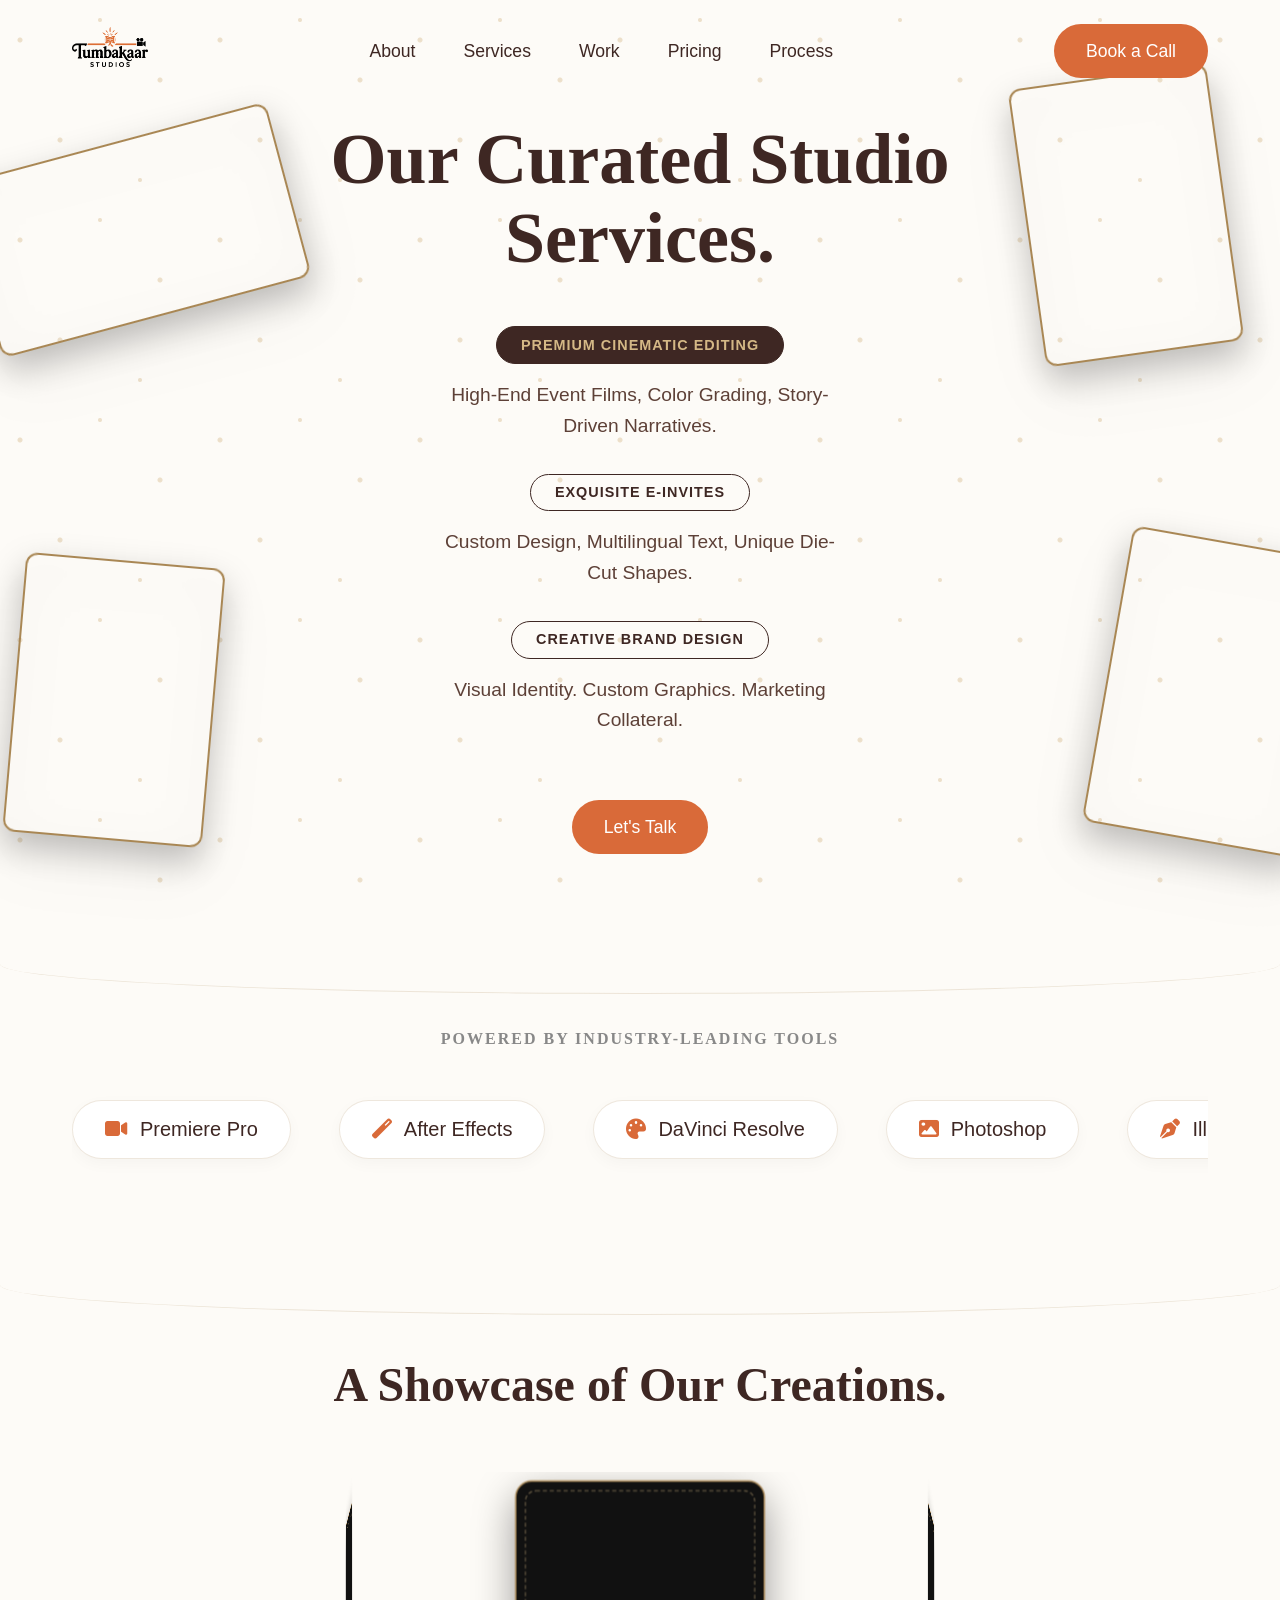
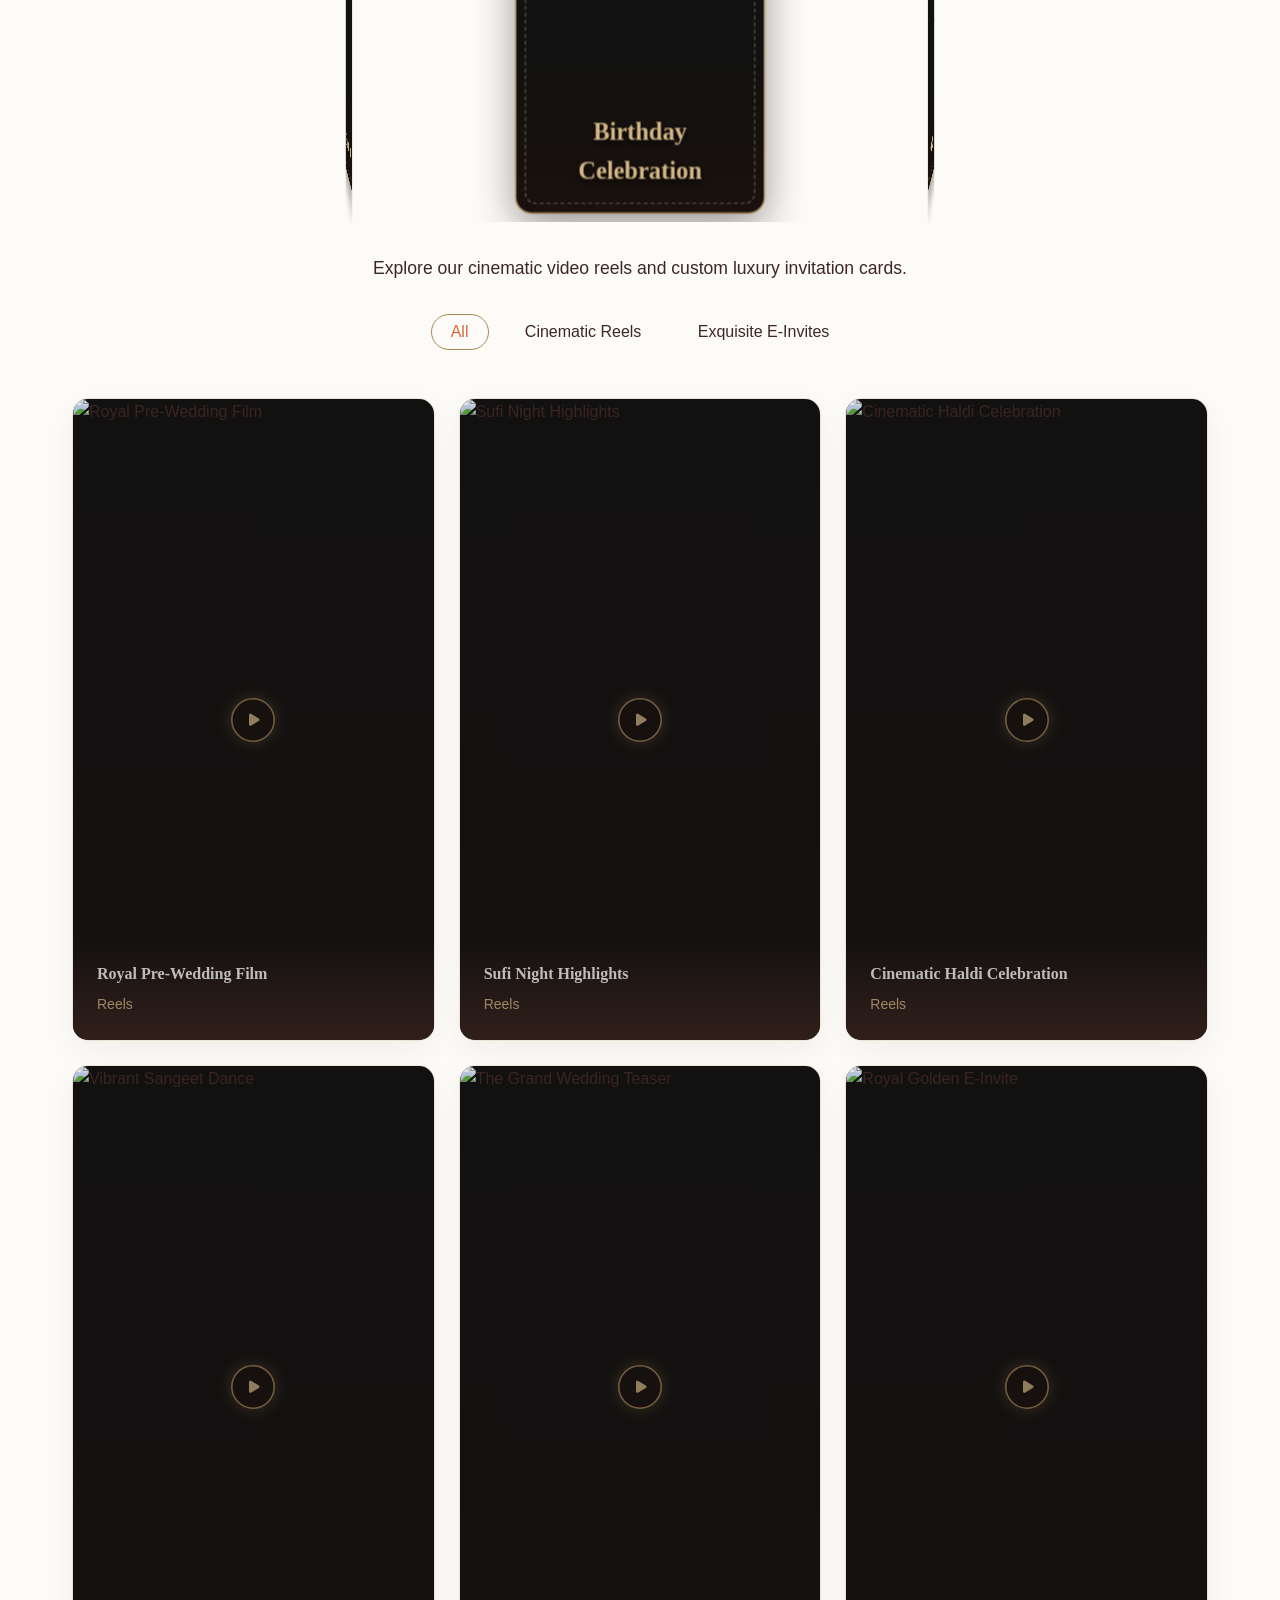
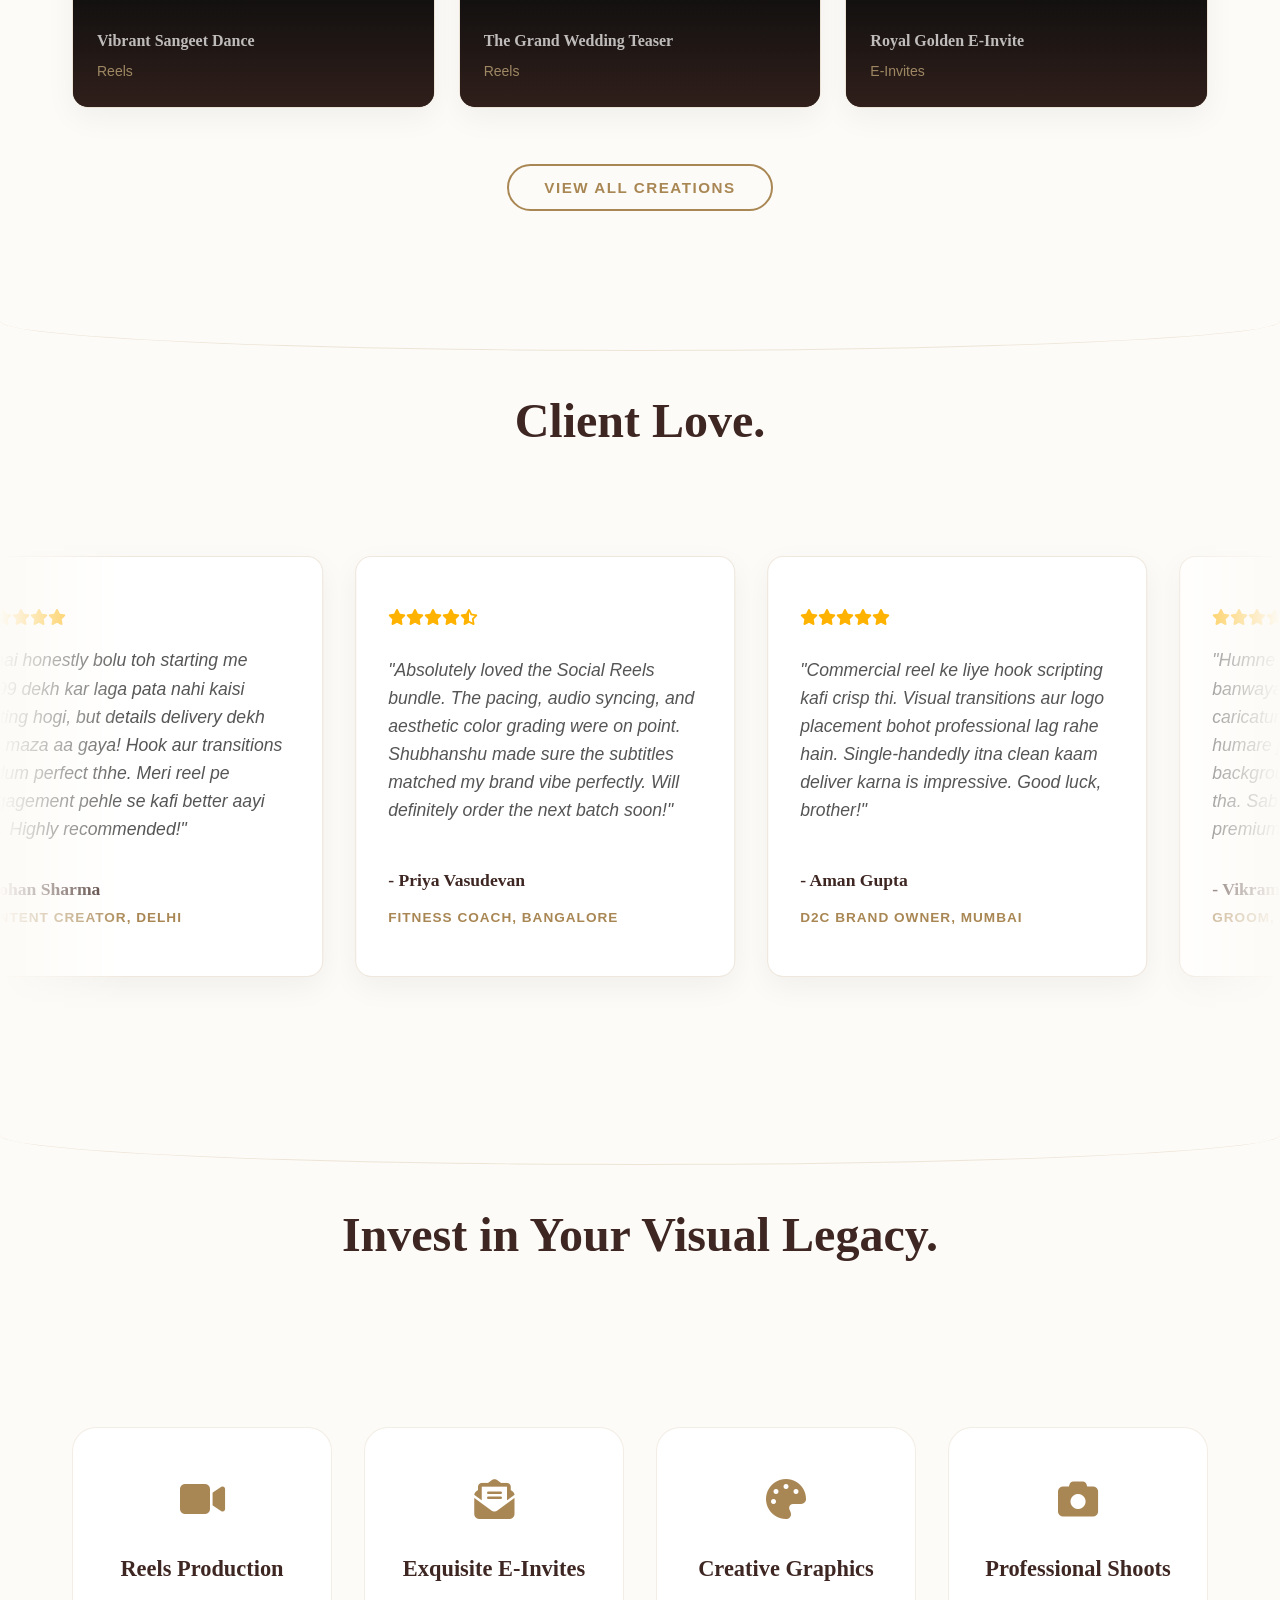
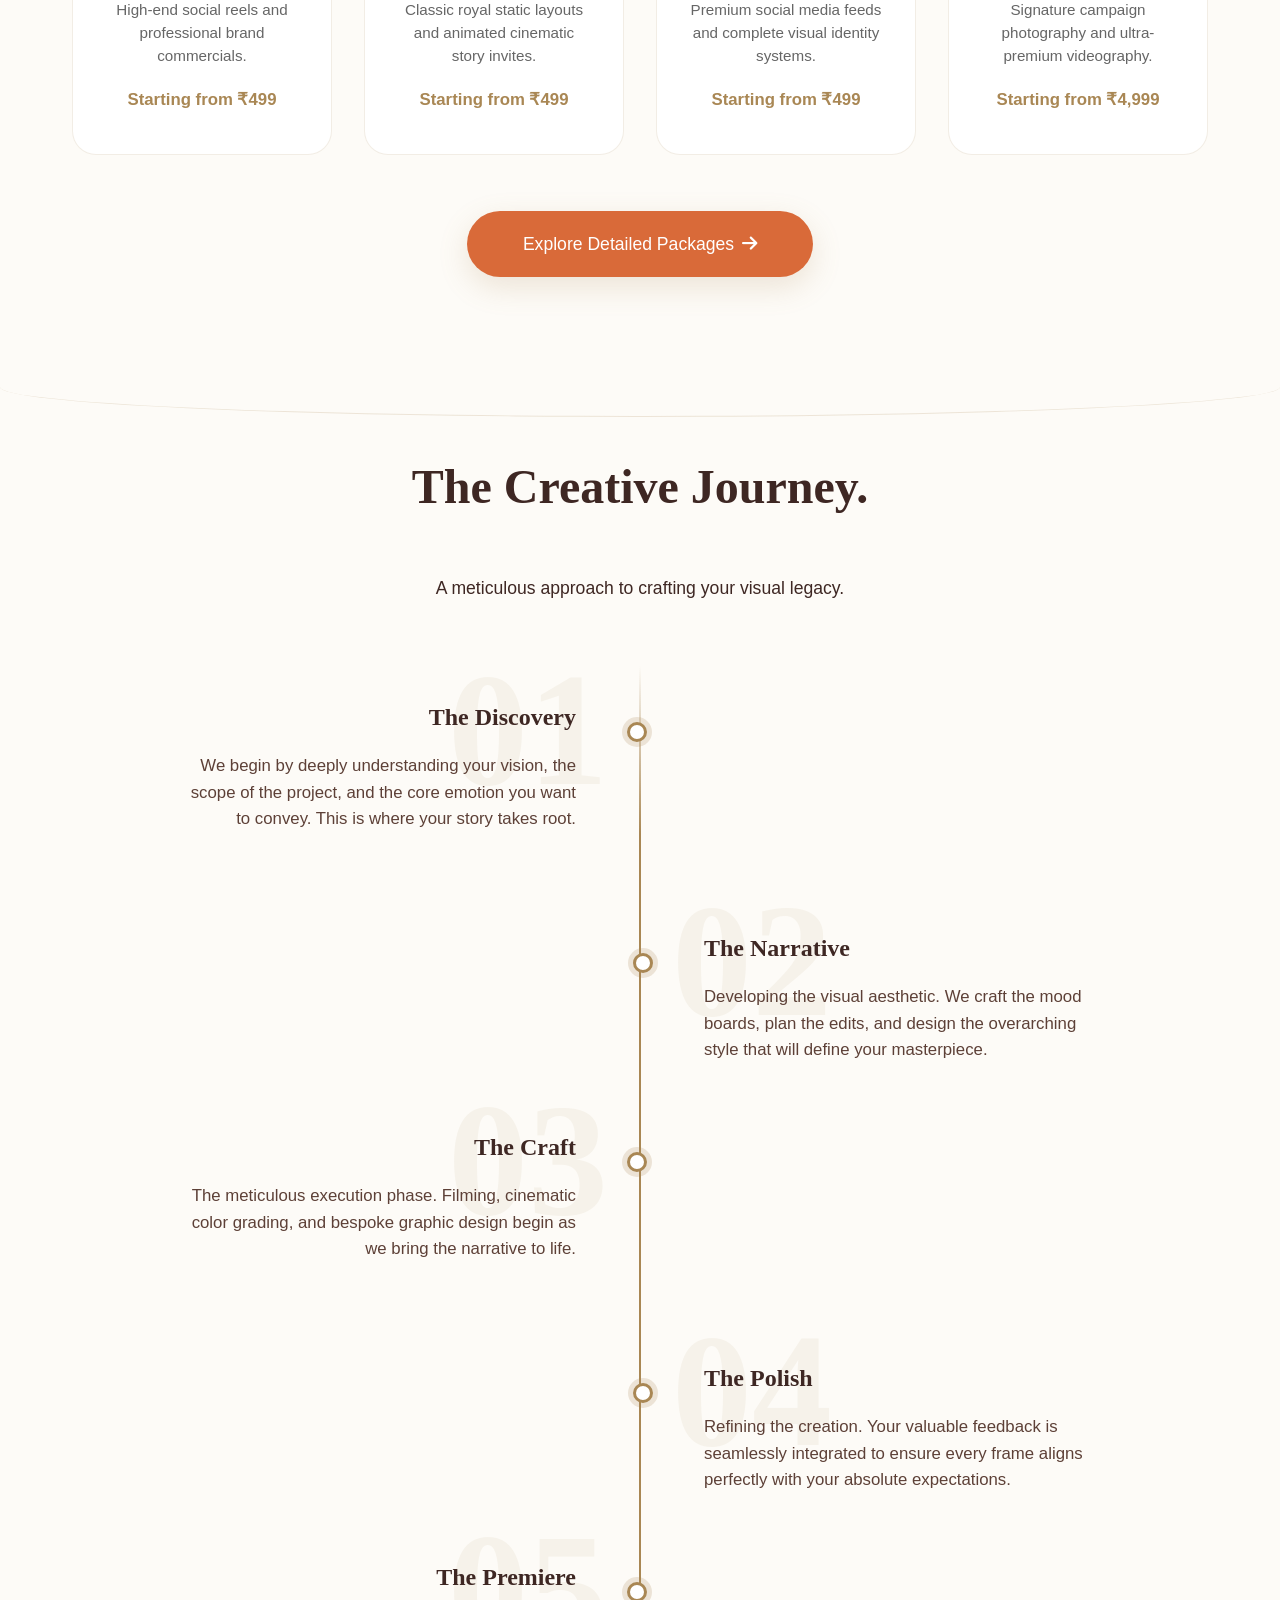
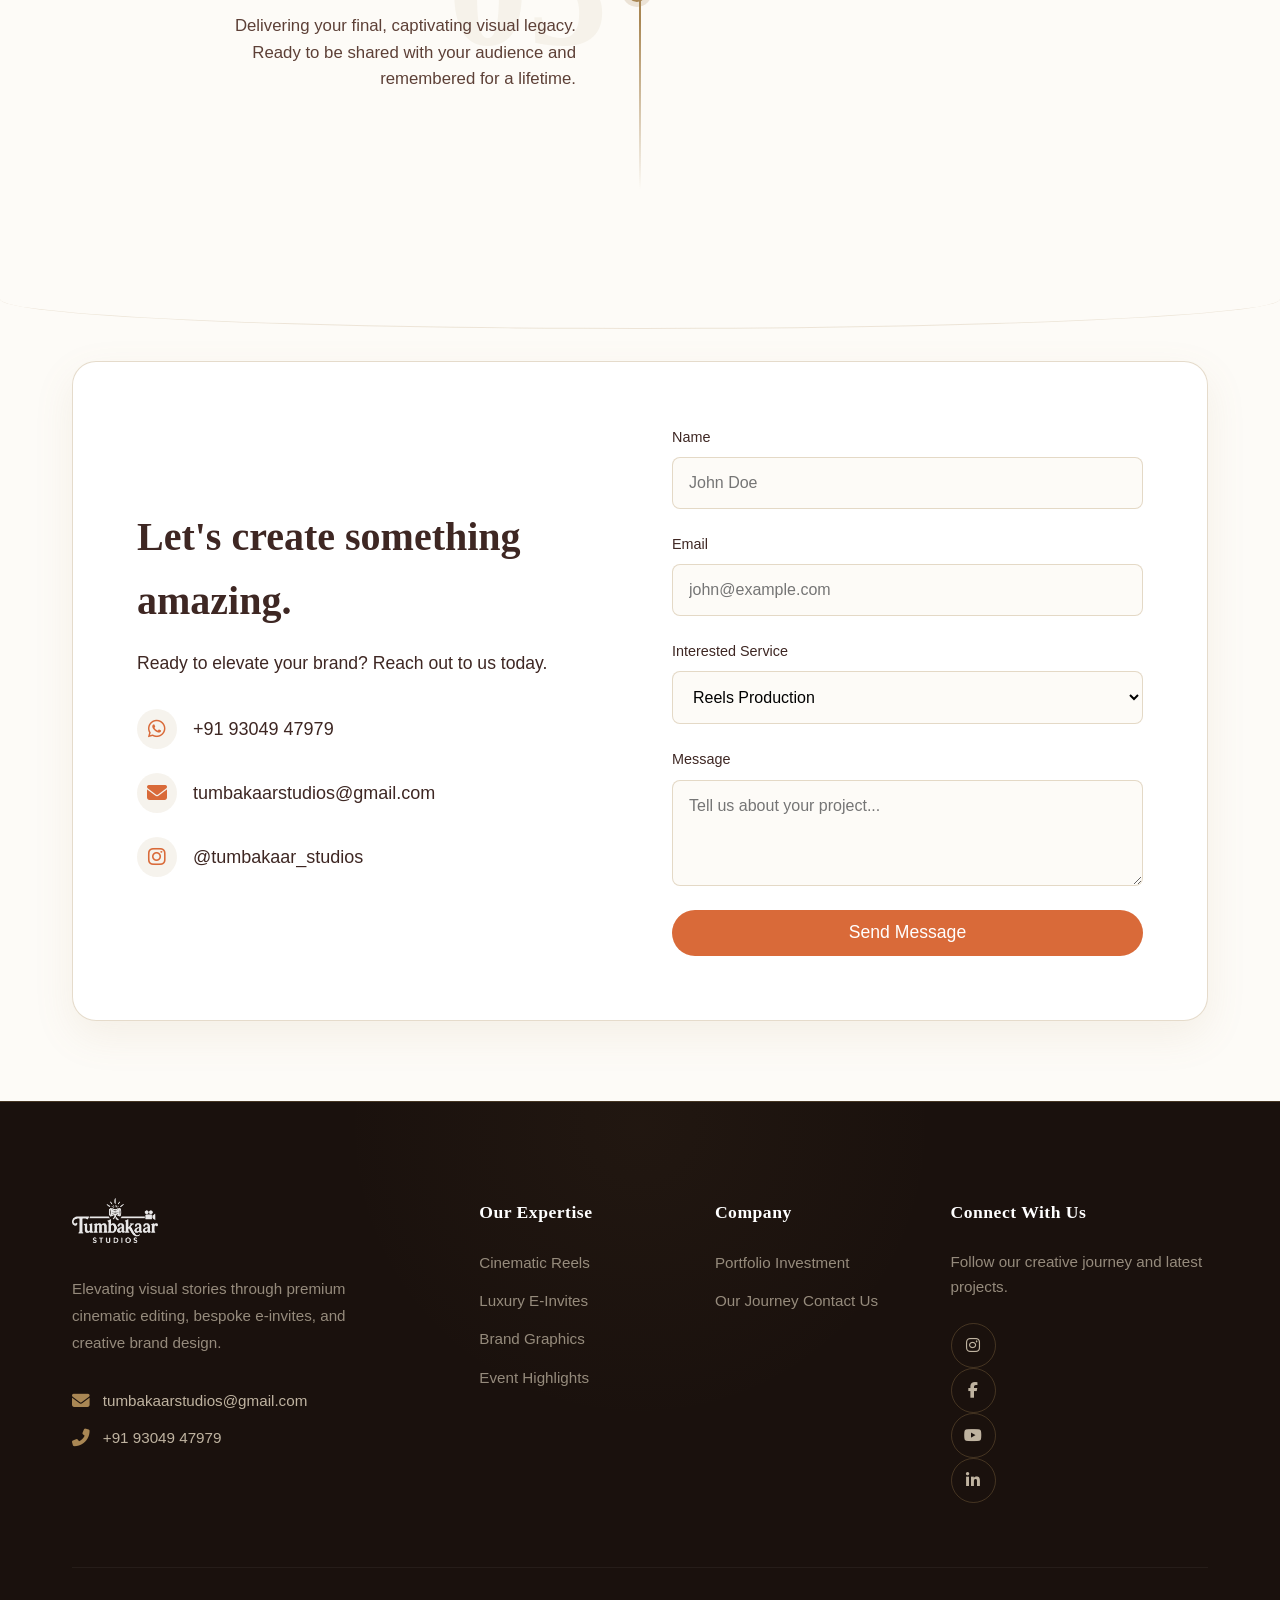
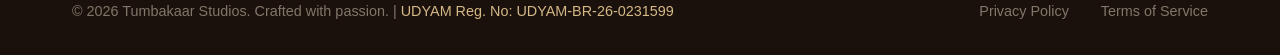
==== commit 7bc5c83e: "Add files via upload" ====
--- a/index.html
+++ b/index.html
@@ -19,6 +19,7 @@
                 <img src="Logo_1.0.png" alt="Tumbakaar Studios">
             </a>
             <div class="nav-links">
+                <a href="about.html">About</a>
                 <a href="#services">Services</a>
                 <a href="#work">Work</a>
                 <a href="pricing.html">Pricing</a>
@@ -552,9 +553,9 @@
                                 <i class="fas fa-envelope"></i>
                                 <span>tumbakaarstudios@gmail.com</span>
                             </a>
-                            <a href="https://instagram.com/tumbakaar" class="contact-method" target="_blank">
+                            <a href="https://www.instagram.com/tumbakaar_studios/" class="contact-method" target="_blank">
                                 <i class="fab fa-instagram"></i>
-                                <span>@tumbakaar</span>
+                                <span>@tumbakaar_studios</span>
                             </a>
                         </div>
                     </div>
@@ -631,7 +632,7 @@
                 <h4>Connect With Us</h4>
                 <p class="social-desc">Follow our creative journey and latest projects.</p>
                 <div class="social-icons">
-                    <a href="#" aria-label="Instagram"><i class="fab fa-instagram"></i></a>
+                    <a href="https://www.instagram.com/tumbakaar_studios/" aria-label="Instagram" target="_blank"><i class="fab fa-instagram"></i></a>
                     <a href="#" aria-label="Facebook"><i class="fab fa-facebook-f"></i></a>
                     <a href="#" aria-label="YouTube"><i class="fab fa-youtube"></i></a>
                     <a href="#" aria-label="LinkedIn"><i class="fab fa-linkedin-in"></i></a>
@@ -642,7 +643,7 @@
         <div class="container">
             <div class="footer-bottom">
                 <div class="copyright">
-                    <p>&copy; 2026 Tumbakaar Studios. Crafted with passion.</p>
+                    <p>&copy; 2026 Tumbakaar Studios. Crafted with passion. | <span style="color: var(--gold-light);">UDYAM Reg. No: UDYAM-BR-26-0231599</span></p>
                 </div>
                 <div class="legal-links">
                     <a href="privacy.html">Privacy Policy</a>
